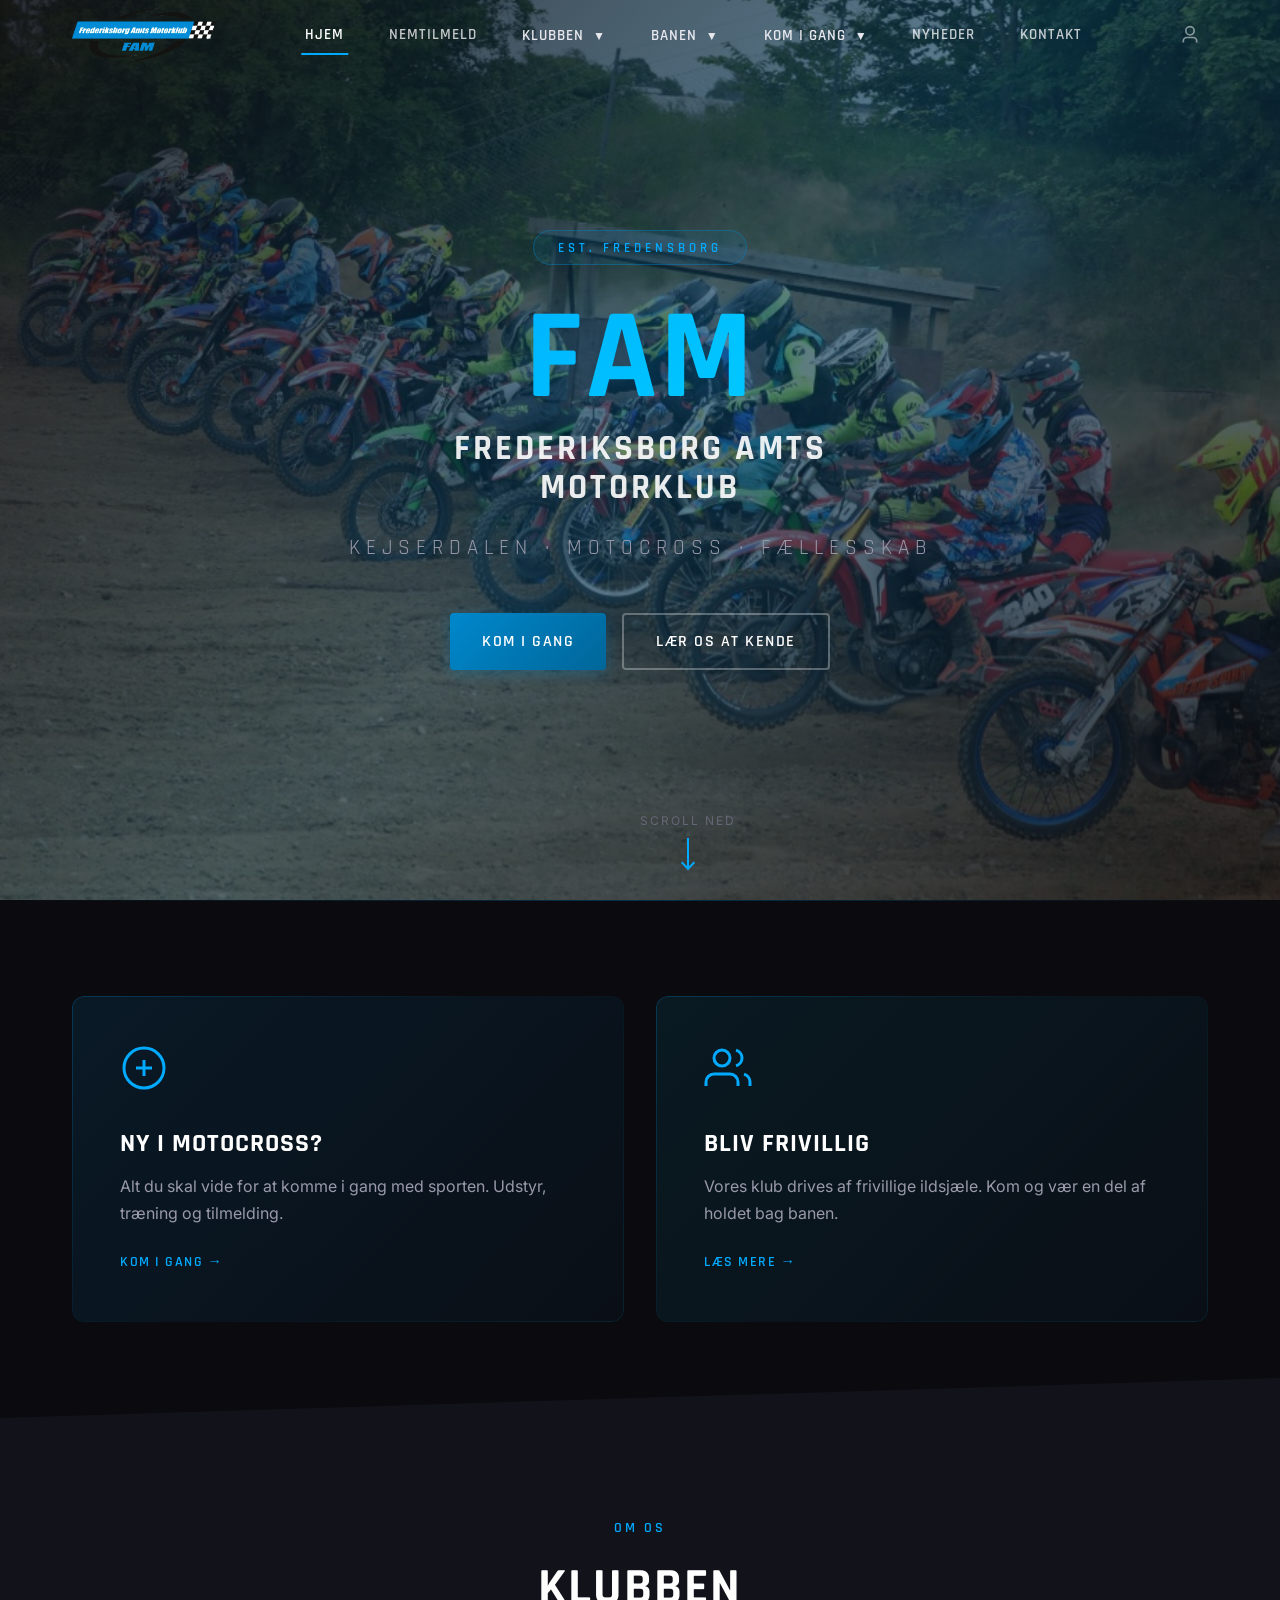
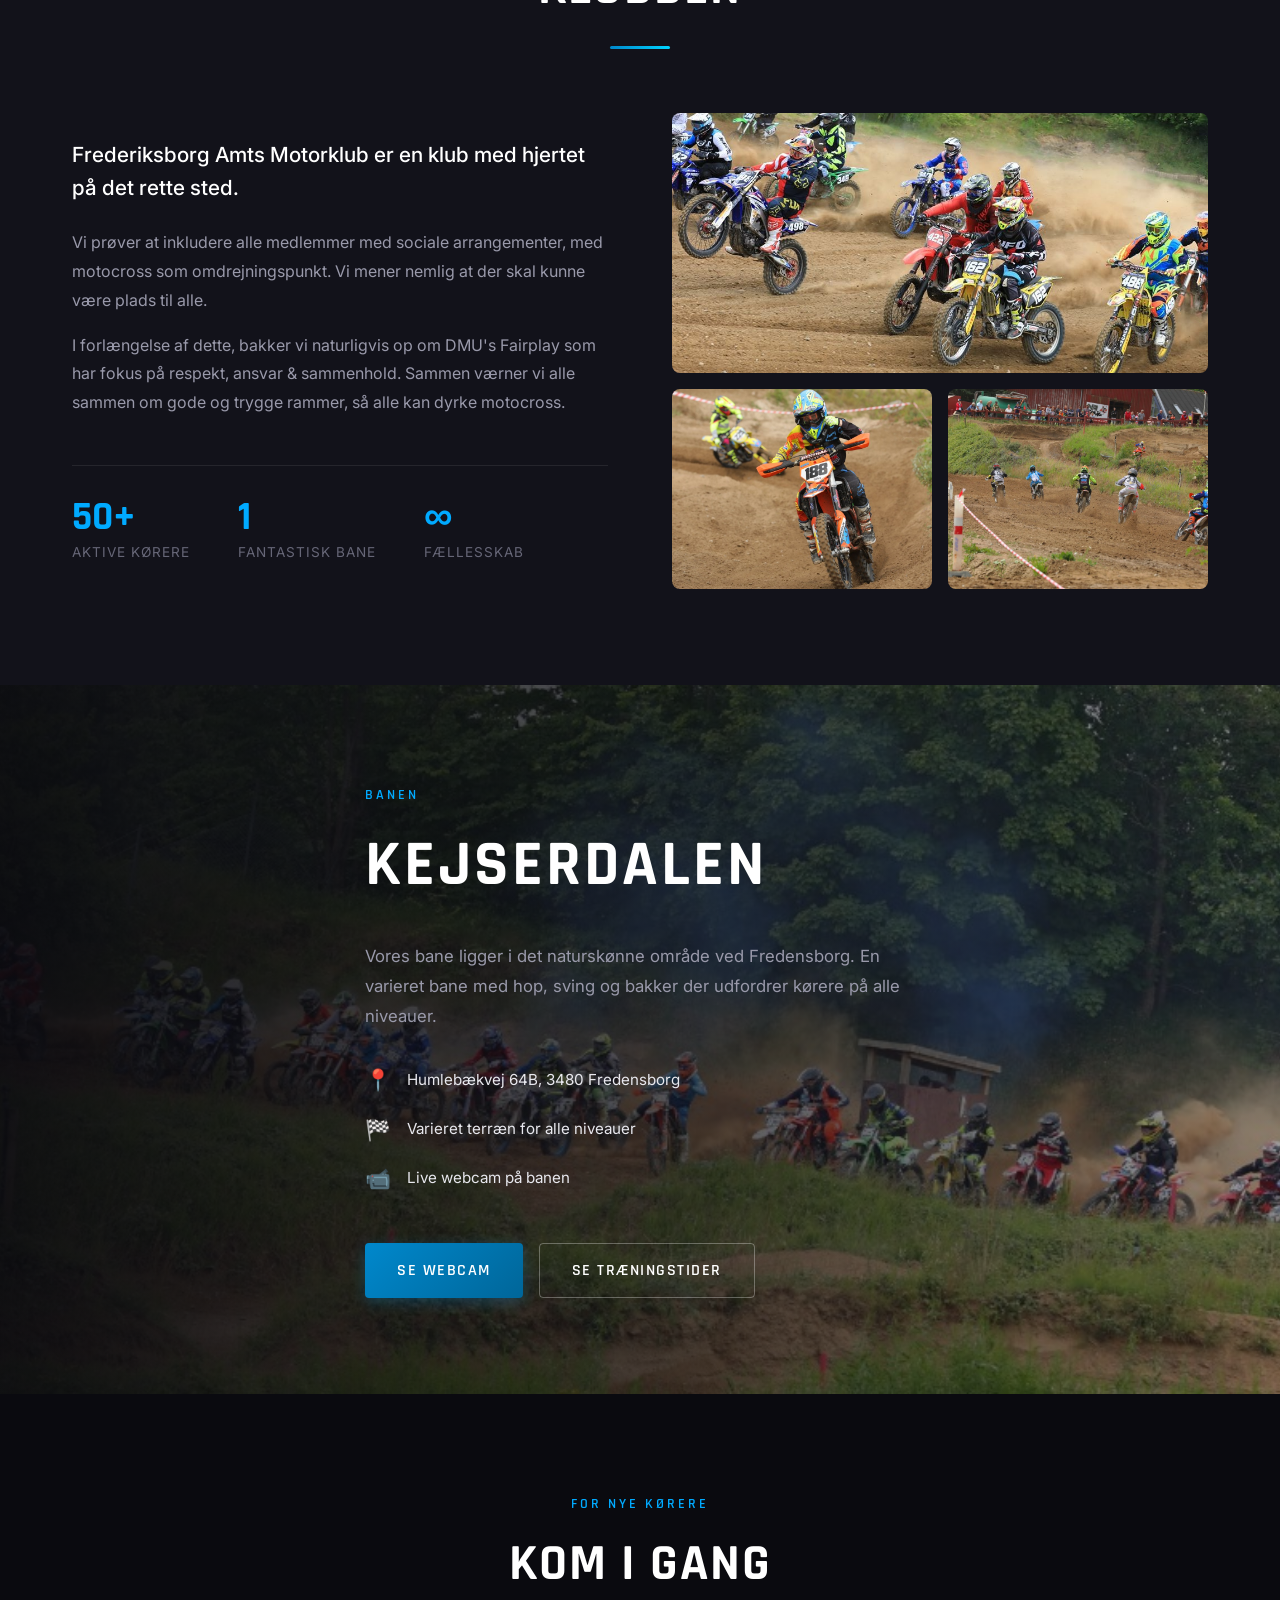
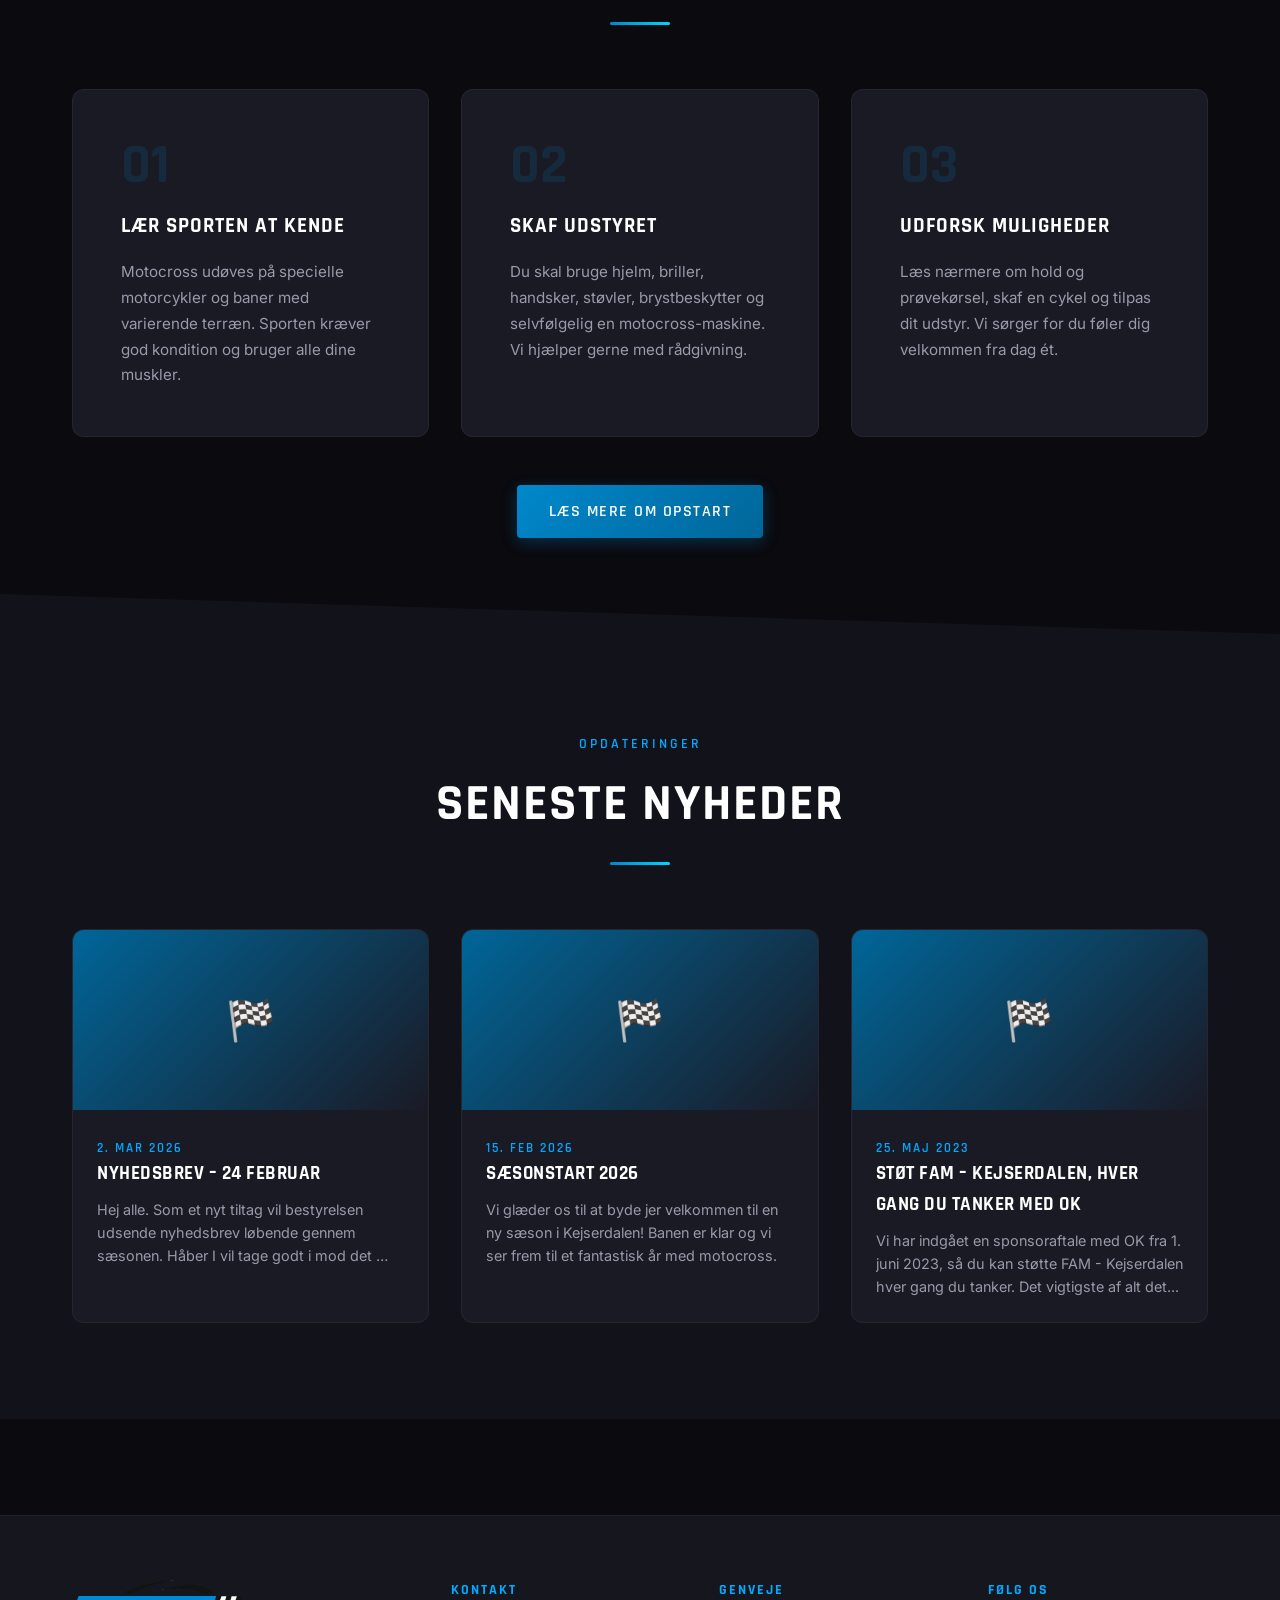
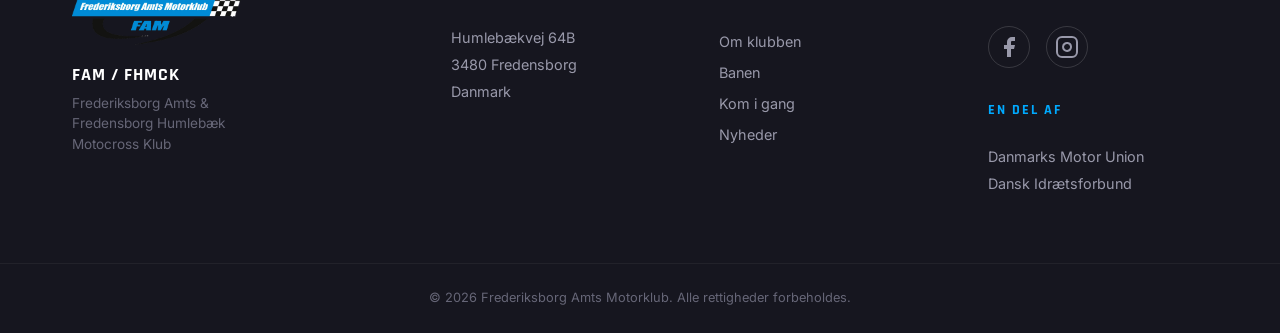
==== index.html @ 630fdf28 "Initial commit of Kejserdalen website" ====
<!DOCTYPE html>
<html lang="da">
<head>
    <meta charset="UTF-8">
    <meta name="viewport" content="width=device-width, initial-scale=1.0">
    <meta name="description" content="Frederiksborg Amts Motorklub (FAM) – Motocross klub i Fredensborg. Kejserdalen banen. Bliv medlem, kør motocross, og vær en del af fællesskabet.">
    <title>FAM Kejserdalen – Frederiksborg Amts Motorklub</title>
    
    <!-- Google Fonts -->
    <link rel="preconnect" href="https://fonts.googleapis.com">
    <link rel="preconnect" href="https://fonts.gstatic.com" crossorigin>
    <link href="https://fonts.googleapis.com/css2?family=Rajdhani:wght@400;500;600;700&family=Inter:wght@300;400;500;600&display=swap" rel="stylesheet">
    
    <!-- Stylesheets -->
    <link rel="stylesheet" href="css/style.css">
</head>
<body>

    <!-- ======= NAVBAR ======= -->
    <header class="navbar" id="navbar">
        <div class="navbar__container">
            <a href="#hjem" class="navbar__logo">
                <img src="assets/images/logo.png" alt="FAM Logo" class="navbar__logo-img">
            </a>
            
            <nav class="navbar__nav" id="navMenu">
                <a href="#hjem" class="navbar__link active">Hjem</a>
                <a href="https://kejserdalen.nemtilmeld.dk/?fbclid=IwY2xjawFP-apleHRuA2FlbQIxMAABHRqCk-J15rfGJ6o_tkZ6F2Ca1nFHQtTq5d6O7MbKapPP2cWGJdafz0RNQw_aem_7qx7fho8AO3H0dyfP2xFcg" class="navbar__link" target="_blank" rel="noopener">NemTilmeld</a>
                <div class="navbar__dropdown">
                    <button class="navbar__link dropdown__toggle">Klubben <span class="dropdown__icon" style="font-size:0.8em; margin-left:4px;">▼</span></button>
                    <div class="dropdown__menu">
                        <a href="klubben/kalender.html" class="dropdown__link">Aktivitetskalender</a>
                        <a href="klubben/bestyrelse.html" class="dropdown__link">Bestyrelse</a>
                        <a href="klubben/referater.html" class="dropdown__link">Referater</a>
                        <a href="klubben/vedtaegter.html" class="dropdown__link">Vedtægter</a>
                    </div>
                </div>
                <!-- Banen Dropdown -->
                <div class="navbar__dropdown">
                    <button class="navbar__link dropdown__toggle">Banen <span class="dropdown__icon" style="font-size:0.8em; margin-left:4px;">▼</span></button>
                    <div class="dropdown__menu">
                        <a href="#banen" class="dropdown__link">Om banen</a>
                        <a href="banen/traeningstider.html" class="dropdown__link">Træningstider</a>
                        <a href="banen/webcam.html" class="dropdown__link">Webcam</a>
                    </div>
                </div>
                <!-- Kom i gang Dropdown -->
                <div class="navbar__dropdown">
                    <button class="navbar__link dropdown__toggle">Kom i gang <span class="dropdown__icon" style="font-size:0.8em; margin-left:4px;">▼</span></button>
                    <div class="dropdown__menu">
                        <a href="banen/kom-i-gang.html" class="dropdown__link">Motocross</a>
                        <a href="banen/bliv-frivillig.html" class="dropdown__link">Bliv frivillig</a>
                    </div>
                </div>

                <a href="#nyheder" class="navbar__link">Nyheder</a>
                <a href="banen/kontakt.html" class="navbar__link">Kontakt</a>
            </nav>

            <div class="navbar__actions">
                <a href="admin/index.html" class="navbar__admin-btn" title="Admin Dashboard">
                    <svg width="20" height="20" viewBox="0 0 24 24" fill="none" stroke="currentColor" stroke-width="2">
                        <path d="M12 12c2.7 0 5-2.3 5-5s-2.3-5-5-5-5 2.3-5 5 2.3 5 5 5z"/>
                        <path d="M20 21v-2c0-2.2-1.8-4-4-4H8c-2.2 0-4 1.8-4 4v2"/>
                    </svg>
                </a>
                <button class="navbar__hamburger" id="hamburgerBtn" aria-label="Åbn menu">
                    <span></span>
                    <span></span>
                    <span></span>
                </button>
            </div>
        </div>
    </header>

    <!-- ======= HERO SECTION ======= -->
    <section class="hero" id="hjem">
        <div class="hero__bg">
            <img src="assets/images/hero-race.jpg" alt="Motocross race" class="hero__bg-img">
            <div class="hero__overlay"></div>
        </div>
        
        <!-- Checkered flag decoration -->
        <div class="hero__checkered"></div>
        
        <div class="hero__content">
            <div class="hero__badge">EST. FREDENSBORG</div>
            <h1 class="hero__title">
                <span class="hero__title-line hero__title-line--accent">FAM</span>
                <span class="hero__title-line">Frederiksborg Amts</span>
                <span class="hero__title-line">Motorklub</span>
            </h1>
            <p class="hero__subtitle">Kejserdalen · Motocross · Fællesskab</p>
            <div class="hero__cta">
                <a href="banen/kom-i-gang.html" class="btn btn--primary">Kom i gang</a>
                <a href="#klubben" class="btn btn--outline">Lær os at kende</a>
            </div>
        </div>
        
        <div class="hero__scroll-indicator">
            <span>Scroll ned</span>
            <div class="hero__scroll-arrow"></div>
        </div>
    </section>

    <!-- ======= QUICK ACTIONS ======= -->
    <section class="quick-actions" id="quick-actions">
        <div class="container">
            <div class="quick-actions__grid">
                <a href="#kom-i-gang" class="action-card action-card--primary reveal">
                    <div class="action-card__icon">
                        <svg width="48" height="48" viewBox="0 0 24 24" fill="none" stroke="currentColor" stroke-width="1.5">
                            <circle cx="12" cy="12" r="10"/>
                            <path d="M12 8v8M8 12h8"/>
                        </svg>
                    </div>
                    <h2 class="action-card__title">Ny i Motocross?</h2>
                    <p class="action-card__text">Alt du skal vide for at komme i gang med sporten. Udstyr, træning og tilmelding.</p>
                    <span class="action-card__cta">Kom i gang <span class="arrow">→</span></span>
                </a>
                
                <a href="#kontakt" class="action-card action-card--secondary reveal">
                    <div class="action-card__icon">
                        <svg width="48" height="48" viewBox="0 0 24 24" fill="none" stroke="currentColor" stroke-width="1.5">
                            <path d="M17 21v-2a4 4 0 0 0-4-4H5a4 4 0 0 0-4 4v2"/>
                            <circle cx="9" cy="7" r="4"/>
                            <path d="M23 21v-2a4 4 0 0 0-3-3.87"/>
                            <path d="M16 3.13a4 4 0 0 1 0 7.75"/>
                        </svg>
                    </div>
                    <h2 class="action-card__title">Bliv Frivillig</h2>
                    <p class="action-card__text">Vores klub drives af frivillige ildsjæle. Kom og vær en del af holdet bag banen.</p>
                    <span class="action-card__cta">Læs mere <span class="arrow">→</span></span>
                </a>
            </div>
        </div>
    </section>

    <!-- ======= OM KLUBBEN ======= -->
    <section class="about" id="klubben">
        <div class="container">
            <div class="section-header reveal">
                <span class="section-header__tag">Om os</span>
                <h2 class="section-header__title">Klubben</h2>
                <div class="section-header__line"></div>
            </div>
            
            <div class="about__grid">
                <div class="about__content reveal">
                    <p class="about__lead">Frederiksborg Amts Motorklub er en klub med hjertet på det rette sted.</p>
                    <p>Vi prøver at inkludere alle medlemmer med sociale arrangementer, med motocross som omdrejningspunkt. Vi mener nemlig at der skal kunne være plads til alle.</p>
                    <p>I forlængelse af dette, bakker vi naturligvis op om DMU's Fairplay som har fokus på respekt, ansvar & sammenhold. Sammen værner vi alle sammen om gode og trygge rammer, så alle kan dyrke motocross.</p>
                    <div class="about__stats">
                        <div class="about__stat">
                            <span class="about__stat-number">50+</span>
                            <span class="about__stat-label">Aktive kørere</span>
                        </div>
                        <div class="about__stat">
                            <span class="about__stat-number">1</span>
                            <span class="about__stat-label">Fantastisk bane</span>
                        </div>
                        <div class="about__stat">
                            <span class="about__stat-number">∞</span>
                            <span class="about__stat-label">Fællesskab</span>
                        </div>
                    </div>
                </div>
                <div class="about__gallery reveal">
                    <div class="about__gallery-grid">
                        <img src="assets/images/race-pack.jpg" alt="Motocross race" class="about__gallery-img about__gallery-img--large">
                        <img src="assets/images/rider-188.jpg" alt="Motocross kører" class="about__gallery-img">
                        <img src="assets/images/race-track.jpg" alt="Kejserdalen banen" class="about__gallery-img">
                    </div>
                </div>
            </div>
        </div>
    </section>

    <!-- ======= BANEN ======= -->
    <section class="track" id="banen">
        <div class="track__bg">
            <img src="assets/images/race-start.jpg" alt="Kejserdalen banen" class="track__bg-img">
            <div class="track__overlay"></div>
        </div>
        <div class="container">
            <div class="track__content reveal">
                <span class="section-header__tag">Banen</span>
                <h2 class="track__title">Kejserdalen</h2>
                <p class="track__text">Vores bane ligger i det naturskønne område ved Fredensborg. En varieret bane med hop, sving og bakker der udfordrer kørere på alle niveauer.</p>
                <div class="track__details">
                    <div class="track__detail">
                        <span class="track__detail-icon">📍</span>
                        <span>Humlebækvej 64B, 3480 Fredensborg</span>
                    </div>
                    <div class="track__detail">
                        <span class="track__detail-icon">🏁</span>
                        <span>Varieret terræn for alle niveauer</span>
                    </div>
                    <div class="track__detail">
                        <span class="track__detail-icon">📹</span>
                        <span>Live webcam på banen</span>
                    </div>
                </div>
                <div style="display: flex; gap: var(--space-md); flex-wrap: wrap;">
                    <a href="banen/webcam.html" class="btn btn--primary">Se webcam</a>
                    <a href="banen/traeningstider.html" class="btn btn--outline" style="border-width: 1px;">Se Træningstider</a>
                </div>
            </div>
        </div>
    </section>

    <!-- ======= KOM I GANG ======= -->
    <section class="get-started" id="kom-i-gang">
        <div class="container">
            <div class="section-header reveal">
                <span class="section-header__tag">For nye kørere</span>
                <h2 class="section-header__title">Kom i Gang</h2>
                <div class="section-header__line"></div>
            </div>
            
            <div class="get-started__grid">
                <div class="step-card reveal">
                    <div class="step-card__number">01</div>
                    <h3 class="step-card__title">Lær sporten at kende</h3>
                    <p class="step-card__text">Motocross udøves på specielle motorcykler og baner med varierende terræn. Sporten kræver god kondition og bruger alle dine muskler.</p>
                </div>
                <div class="step-card reveal">
                    <div class="step-card__number">02</div>
                    <h3 class="step-card__title">Skaf udstyret</h3>
                    <p class="step-card__text">Du skal bruge hjelm, briller, handsker, støvler, brystbeskytter og selvfølgelig en motocross-maskine. Vi hjælper gerne med rådgivning.</p>
                </div>
                <div class="step-card reveal">
                    <div class="step-card__number">03</div>
                    <h3 class="step-card__title">Udforsk muligheder</h3>
                    <p class="step-card__text">Læs nærmere om hold og prøvekørsel, skaf en cykel og tilpas dit udstyr. Vi sørger for du føler dig velkommen fra dag ét.</p>
                </div>
            </div>
            
            <div class="reveal" style="text-align: center; margin-top: var(--space-2xl);">
                <a href="banen/kom-i-gang.html" class="btn btn--primary">Læs mere om opstart</a>
            </div>
        </div>
    </section>

    <!-- ======= NYHEDER ======= -->
    <section class="news" id="nyheder">
        <div class="container">
            <div class="section-header reveal">
                <span class="section-header__tag">Opdateringer</span>
                <h2 class="section-header__title">Seneste Nyheder</h2>
                <div class="section-header__line"></div>
            </div>
            
            <div class="news__grid" id="newsGrid">
                <!-- News cards dynamically inserted by JS -->
            </div>
            
            <div class="news__empty" id="newsEmpty" style="display: none;">
                <p>Ingen nyheder at vise endnu.</p>
            </div>
        </div>
    </section>

    <!-- ======= FOOTER ======= -->
    <footer class="footer" id="kontakt">
        <div class="footer__top">
            <div class="container">
                <div class="footer__grid">
                    <div class="footer__brand">
                        <img src="assets/images/logo.png" alt="FAM Logo" class="footer__logo">
                        <p class="footer__brand-name">FAM / FHMCK</p>
                        <p class="footer__brand-sub">Frederiksborg Amts &<br>Fredensborg Humlebæk<br>Motocross Klub</p>
                    </div>
                    
                    <div class="footer__info">
                        <h3 class="footer__heading">Kontakt</h3>
                        <p>Humlebækvej 64B</p>
                        <p>3480 Fredensborg</p>
                        <p>Danmark</p>
                    </div>
                    
                    <div class="footer__links">
                        <h3 class="footer__heading">Genveje</h3>
                        <a href="#klubben">Om klubben</a>
                        <a href="#banen">Banen</a>
                        <a href="banen/kom-i-gang.html">Kom i gang</a>
                        <a href="#nyheder">Nyheder</a>
                    </div>
                    
                    <div class="footer__social">
                        <h3 class="footer__heading">Følg os</h3>
                        <div class="footer__social-links">
                            <a href="https://facebook.com" target="_blank" rel="noopener" class="footer__social-link" aria-label="Facebook">
                                <svg width="24" height="24" viewBox="0 0 24 24" fill="currentColor">
                                    <path d="M18 2h-3a5 5 0 0 0-5 5v3H7v4h3v8h4v-8h3l1-4h-4V7a1 1 0 0 1 1-1h3z"/>
                                </svg>
                            </a>
                            <a href="https://instagram.com" target="_blank" rel="noopener" class="footer__social-link" aria-label="Instagram">
                                <svg width="24" height="24" viewBox="0 0 24 24" fill="none" stroke="currentColor" stroke-width="2">
                                    <rect x="2" y="2" width="20" height="20" rx="5" ry="5"/>
                                    <path d="M16 11.37A4 4 0 1 1 12.63 8 4 4 0 0 1 16 11.37z"/>
                                    <line x1="17.5" y1="6.5" x2="17.51" y2="6.5"/>
                                </svg>
                            </a>
                        </div>
                        <div class="footer__partners">
                            <h3 class="footer__heading">En del af</h3>
                            <p>Danmarks Motor Union</p>
                            <p>Dansk Idrætsforbund</p>
                        </div>
                    </div>
                </div>
            </div>
        </div>
        <div class="footer__bottom">
            <div class="container">
                <p>&copy; 2026 Frederiksborg Amts Motorklub. Alle rettigheder forbeholdes.</p>
            </div>
        </div>
    </footer>

    <!-- ======= NEWS DETAIL MODAL ======= -->
    <div class="modal" id="newsModal">
        <div class="modal__backdrop" id="newsModalBackdrop"></div>
        <div class="modal__content modal__content--wide">
            <button class="modal__close" id="newsModalClose">&times;</button>
            <div id="newsModalBody">
                <span class="news-card__date" id="newsModalDate"></span>
                <h2 class="modal__title" id="newsModalTitle"></h2>
                <img id="newsModalImage" class="news-modal__image" alt="" style="display:none;">
                <div class="news-modal__text" id="newsModalText"></div>
            </div>
        </div>
    </div>


    <!-- Scripts -->
    <script src="js/main.js"></script>
    <script>
        // Green admin icon when logged in
        if (sessionStorage.getItem('fam_admin') === 'true') {
            var adminBtn = document.querySelector('.navbar__admin-btn');
            if (adminBtn) adminBtn.classList.add('logged-in');
        }
    </script>
</body>
</html>
---- css/style.css ----
/* ============================================
   FAM Kejserdalen – Design System & Styles
   ============================================ */

/* ---------- CSS RESET & VARIABLES ---------- */
:root {
    /* Colors */
    --color-bg: #0A0A0F;
    --color-bg-elevated: #12121A;
    --color-bg-card: #1A1A25;
    --color-bg-card-hover: #22222F;
    --color-surface: #16161F;

    --color-primary: #0088CC;
    --color-primary-light: #00AAFF;
    --color-primary-dark: #006699;
    --color-primary-glow: rgba(0, 136, 204, 0.3);

    --color-accent: #00D4FF;
    --color-accent-glow: rgba(0, 212, 255, 0.15);

    --color-text: #E8E8EE;
    --color-text-secondary: #9999AA;
    --color-text-muted: #666677;

    --color-white: #FFFFFF;
    --color-black: #000000;

    --color-success: #22C55E;
    --color-error: #EF4444;
    --color-warning: #F59E0B;

    /* Typography */
    --font-heading: 'Rajdhani', sans-serif;
    --font-body: 'Inter', sans-serif;

    /* Spacing */
    --space-xs: 0.25rem;
    --space-sm: 0.5rem;
    --space-md: 1rem;
    --space-lg: 1.5rem;
    --space-xl: 2rem;
    --space-2xl: 3rem;
    --space-3xl: 4rem;
    --space-4xl: 6rem;

    /* Border Radius */
    --radius-sm: 4px;
    --radius-md: 8px;
    --radius-lg: 12px;
    --radius-xl: 16px;
    --radius-full: 9999px;

    /* Shadows */
    --shadow-sm: 0 2px 8px rgba(0, 0, 0, 0.3);
    --shadow-md: 0 4px 16px rgba(0, 0, 0, 0.4);
    --shadow-lg: 0 8px 32px rgba(0, 0, 0, 0.5);
    --shadow-glow: 0 0 20px var(--color-primary-glow);

    /* Transitions */
    --transition-fast: 150ms ease;
    --transition-base: 300ms ease;
    --transition-slow: 500ms ease;

    /* Layout */
    --container-max: 1200px;
    --navbar-height: 70px;
}

/* ---------- RESET ---------- */
*,
*::before,
*::after {
    margin: 0;
    padding: 0;
    box-sizing: border-box;
}

html {
    scroll-behavior: smooth;
    scroll-padding-top: var(--navbar-height);
}

body {
    font-family: var(--font-body);
    font-size: 16px;
    line-height: 1.6;
    color: var(--color-text);
    background-color: var(--color-bg);
    overflow-x: hidden;
    -webkit-font-smoothing: antialiased;
}

a {
    color: inherit;
    text-decoration: none;
}

img {
    max-width: 100%;
    height: auto;
    display: block;
}

button {
    cursor: pointer;
    border: none;
    background: none;
    font-family: inherit;
    color: inherit;
}

input, textarea {
    font-family: inherit;
    font-size: inherit;
}

/* ---------- UTILITY ---------- */
.container {
    max-width: var(--container-max);
    margin: 0 auto;
    padding: 0 var(--space-xl);
}

/* ---------- SECTION HEADER ---------- */
.section-header {
    text-align: center;
    margin-bottom: var(--space-3xl);
}

.section-header__tag {
    display: inline-block;
    font-family: var(--font-heading);
    font-size: 0.85rem;
    font-weight: 600;
    text-transform: uppercase;
    letter-spacing: 3px;
    color: var(--color-primary-light);
    margin-bottom: var(--space-sm);
}

.section-header__title {
    font-family: var(--font-heading);
    font-size: clamp(2rem, 5vw, 3.2rem);
    font-weight: 700;
    color: var(--color-white);
    text-transform: uppercase;
    letter-spacing: 2px;
}

.section-header__line {
    width: 60px;
    height: 3px;
    background: linear-gradient(90deg, var(--color-primary), var(--color-accent));
    margin: var(--space-md) auto 0;
    border-radius: var(--radius-full);
}

/* ---------- BUTTONS ---------- */
.btn {
    display: inline-flex;
    align-items: center;
    justify-content: center;
    gap: var(--space-sm);
    font-family: var(--font-heading);
    font-size: 1rem;
    font-weight: 600;
    text-transform: uppercase;
    letter-spacing: 1.5px;
    padding: 0.85rem 2rem;
    border-radius: var(--radius-sm);
    transition: all var(--transition-base);
    position: relative;
    overflow: hidden;
}

.btn--primary {
    background: linear-gradient(135deg, var(--color-primary), var(--color-primary-dark));
    color: var(--color-white);
    box-shadow: 0 4px 15px var(--color-primary-glow);
}

.btn--primary:hover {
    background: linear-gradient(135deg, var(--color-primary-light), var(--color-primary));
    box-shadow: 0 6px 25px var(--color-primary-glow);
    transform: translateY(-2px);
}

.btn--outline {
    border: 2px solid rgba(255, 255, 255, 0.3);
    color: var(--color-white);
    background: transparent;
}

.btn--outline:hover {
    border-color: var(--color-primary-light);
    color: var(--color-primary-light);
    background: rgba(0, 136, 204, 0.1);
}

.btn--full {
    width: 100%;
}

.btn--small {
    padding: 0.5rem 1rem;
    font-size: 0.85rem;
}

/* ==========================================
   NAVBAR
   ========================================== */
.navbar {
    position: fixed;
    top: 0;
    left: 0;
    right: 0;
    height: var(--navbar-height);
    z-index: 1000;
    transition: all var(--transition-base);
    background: transparent;
}

.navbar--scrolled,
.navbar--solid {
    background: rgba(10, 10, 15, 0.95);
    backdrop-filter: blur(20px);
    -webkit-backdrop-filter: blur(20px);
    box-shadow: 0 2px 20px rgba(0, 0, 0, 0.5);
    border-bottom: 1px solid rgba(0, 136, 204, 0.15);
}

.navbar__container {
    max-width: var(--container-max);
    margin: 0 auto;
    padding: 0 var(--space-xl);
    height: 100%;
    display: flex;
    align-items: center;
    justify-content: space-between;
}

.navbar__logo-img {
    height: 55px;
    width: auto;
    transition: filter var(--transition-base);
}

.navbar__nav {
    display: flex;
    align-items: center;
    gap: var(--space-md);
}

.navbar__link {
    font-family: var(--font-heading);
    font-size: 0.95rem;
    font-weight: 600;
    text-transform: uppercase;
    letter-spacing: 1px;
    padding: 0.5rem 0.9rem;
    border-radius: var(--radius-sm);
    transition: all var(--transition-fast);
    color: rgba(255, 255, 255, 0.75);
    position: relative;
}

.navbar__link::after {
    content: '';
    position: absolute;
    bottom: 0;
    left: 50%;
    width: 0;
    height: 2px;
    background: var(--color-primary-light);
    transition: all var(--transition-base);
    transform: translateX(-50%);
}

.navbar__link:hover,
.navbar__link.active {
    color: var(--color-white);
}

.navbar__link:hover::after,
.navbar__link.active::after {
    width: 70%;
}

/* Keep dropdown toggle underline active when hovering the entire dropdown area */
.navbar__dropdown:hover .dropdown__toggle::after,
.navbar__dropdown:focus-within .dropdown__toggle::after,
.dropdown__toggle:hover::after,
.dropdown__toggle.active::after {
    width: 70%;
}

/* Reset button styling for dropdown toggles so they behave like links */
button.navbar__link.dropdown__toggle {
    background: transparent;
    border: none;
    cursor: pointer;
    color: inherit;
    /* padding and font inherited from .navbar__link */
}

/* DROPDOWN MENU */
.navbar__dropdown {
    position: relative;
    display: inline-block;
}

.dropdown__menu {
    position: absolute;
    top: 100%;
    left: 0;
    min-width: 200px;
    background: rgba(10, 10, 15, 0.95);
    backdrop-filter: blur(20px);
    -webkit-backdrop-filter: blur(20px);
    border: 1px solid rgba(0, 136, 204, 0.15);
    border-radius: var(--radius-sm);
    padding: var(--space-sm) 0;
    margin-top: var(--space-xs);
    opacity: 0;
    visibility: hidden;
    transform: translateY(10px);
    transition: all var(--transition-base);
    box-shadow: 0 10px 30px rgba(0, 0, 0, 0.5);
    z-index: 1000;
}

.navbar__dropdown:hover .dropdown__menu,
.navbar__dropdown:focus-within .dropdown__menu {
    opacity: 1;
    visibility: visible;
    transform: translateY(0);
}

.dropdown__link {
    display: block;
    padding: var(--space-sm) var(--space-md);
    color: rgba(255, 255, 255, 0.8);
    font-family: var(--font-heading);
    font-size: 0.95rem;
    font-weight: 500;
    text-transform: uppercase;
    letter-spacing: 0.5px;
    transition: all var(--transition-fast);
}

.dropdown__link:hover,
.dropdown__link.active {
    color: var(--color-white);
    background: rgba(0, 136, 204, 0.15);
    padding-left: calc(var(--space-md) + 5px);
}

.navbar__actions {
    display: flex;
    align-items: center;
    gap: var(--space-md);
}

.navbar__admin-btn {
    padding: var(--space-sm);
    border-radius: var(--radius-full);
    color: rgba(255, 255, 255, 0.5);
    transition: all var(--transition-fast);
    text-decoration: none;
    display: flex;
    align-items: center;
}

.navbar__admin-btn:hover {
    color: var(--color-primary-light);
    background: rgba(0, 136, 204, 0.15);
}

.navbar__admin-btn.logged-in {
    color: var(--color-success);
    background: rgba(34, 197, 94, 0.15);
}

.navbar__hamburger {
    display: none;
    flex-direction: column;
    justify-content: center;
    gap: 5px;
    width: 32px;
    height: 32px;
    padding: 4px;
}

.navbar__hamburger span {
    display: block;
    width: 100%;
    height: 2px;
    background: var(--color-white);
    border-radius: 2px;
    transition: all var(--transition-base);
    transform-origin: center;
}

.navbar__hamburger.active span:nth-child(1) {
    transform: rotate(45deg) translate(5px, 5px);
}

.navbar__hamburger.active span:nth-child(2) {
    opacity: 0;
}

.navbar__hamburger.active span:nth-child(3) {
    transform: rotate(-45deg) translate(5px, -5px);
}

/* ==========================================
   HERO
   ========================================== */
.hero {
    position: relative;
    height: 100vh;
    min-height: 600px;
    display: flex;
    align-items: center;
    justify-content: center;
    overflow: hidden;
}

.hero__bg {
    position: absolute;
    inset: 0;
    z-index: 0;
}

.hero__bg-img {
    width: 100%;
    height: 100%;
    object-fit: cover;
    object-position: center 30%;
    transform: scale(1.05);
    animation: heroZoom 20s ease-in-out infinite alternate;
}

@keyframes heroZoom {
    0% { transform: scale(1.05); }
    100% { transform: scale(1.15); }
}

.hero__overlay {
    position: absolute;
    inset: 0;
    background: linear-gradient(
        135deg,
        rgba(10, 10, 15, 0.85) 0%,
        rgba(0, 50, 80, 0.6) 50%,
        rgba(10, 10, 15, 0.8) 100%
    );
}

.hero__checkered {
    position: absolute;
    top: 0;
    right: 0;
    width: 200px;
    height: 100%;
    background: repeating-conic-gradient(
        rgba(255, 255, 255, 0.03) 0% 25%,
        transparent 0% 50%
    ) 0 0 / 40px 40px;
    mask-image: linear-gradient(to left, rgba(0,0,0,0.5) 0%, transparent 100%);
    -webkit-mask-image: linear-gradient(to left, rgba(0,0,0,0.5) 0%, transparent 100%);
    z-index: 1;
}

.hero__content {
    position: relative;
    z-index: 2;
    text-align: center;
    padding: 0 var(--space-xl);
}

.hero__badge {
    display: inline-block;
    font-family: var(--font-heading);
    font-size: 0.8rem;
    font-weight: 600;
    letter-spacing: 4px;
    text-transform: uppercase;
    color: var(--color-primary-light);
    border: 1px solid rgba(0, 136, 204, 0.4);
    padding: 0.4rem 1.5rem;
    border-radius: var(--radius-full);
    margin-bottom: var(--space-lg);
    background: rgba(0, 136, 204, 0.1);
    animation: fadeInDown 0.8s ease 0.2s both;
}

.hero__title {
    margin-bottom: var(--space-lg);
    animation: fadeInUp 0.8s ease 0.4s both;
}

.hero__title-line {
    display: block;
    font-family: var(--font-heading);
    font-weight: 700;
    text-transform: uppercase;
    line-height: 1.1;
    letter-spacing: 3px;
    color: var(--color-white);
}

.hero__title-line--accent {
    font-size: clamp(4rem, 12vw, 8rem);
    background: linear-gradient(135deg, var(--color-primary-light), var(--color-accent));
    -webkit-background-clip: text;
    -webkit-text-fill-color: transparent;
    background-clip: text;
    filter: drop-shadow(0 0 30px var(--color-primary-glow));
}

.hero__title-line:not(.hero__title-line--accent) {
    font-size: clamp(1.2rem, 3.5vw, 2.2rem);
    color: rgba(255, 255, 255, 0.9);
}

.hero__subtitle {
    font-family: var(--font-heading);
    font-size: clamp(1rem, 2vw, 1.3rem);
    font-weight: 400;
    letter-spacing: 6px;
    text-transform: uppercase;
    color: var(--color-text-secondary);
    margin-bottom: var(--space-2xl);
    animation: fadeInUp 0.8s ease 0.6s both;
}

.hero__cta {
    display: flex;
    gap: var(--space-md);
    justify-content: center;
    flex-wrap: wrap;
    animation: fadeInUp 0.8s ease 0.8s both;
}

.hero__scroll-indicator {
    position: absolute;
    bottom: 2rem;
    left: 50%;
    transform: translateX(-50%);
    display: flex;
    flex-direction: column;
    align-items: center;
    gap: var(--space-sm);
    color: var(--color-text-muted);
    font-size: 0.75rem;
    letter-spacing: 2px;
    text-transform: uppercase;
    z-index: 2;
    animation: fadeInUp 0.8s ease 1s both;
}

.hero__scroll-arrow {
    width: 2px;
    height: 30px;
    background: var(--color-primary-light);
    position: relative;
    animation: bounceDown 2s ease-in-out infinite;
}

.hero__scroll-arrow::after {
    content: '';
    position: absolute;
    bottom: 0;
    left: 50%;
    transform: translateX(-50%);
    width: 10px;
    height: 10px;
    border-right: 2px solid var(--color-primary-light);
    border-bottom: 2px solid var(--color-primary-light);
    transform: translateX(-50%) rotate(45deg);
}

@keyframes bounceDown {
    0%, 100% { transform: translateY(0); opacity: 1; }
    50% { transform: translateY(10px); opacity: 0.5; }
}

@keyframes fadeInUp {
    from { opacity: 0; transform: translateY(30px); }
    to { opacity: 1; transform: translateY(0); }
}

@keyframes fadeInDown {
    from { opacity: 0; transform: translateY(-20px); }
    to { opacity: 1; transform: translateY(0); }
}

/* ==========================================
   QUICK ACTIONS
   ========================================== */
.quick-actions {
    padding: var(--space-4xl) 0;
    background: var(--color-bg);
    position: relative;
}

.quick-actions::before {
    content: '';
    position: absolute;
    top: 0;
    left: 0;
    right: 0;
    height: 1px;
    background: linear-gradient(90deg, transparent, var(--color-primary-glow), transparent);
}

.quick-actions__grid {
    display: grid;
    grid-template-columns: repeat(2, 1fr);
    gap: var(--space-xl);
}

.action-card {
    display: flex;
    flex-direction: column;
    padding: var(--space-2xl);
    border-radius: var(--radius-lg);
    transition: all var(--transition-base);
    position: relative;
    overflow: hidden;
    text-decoration: none;
}

.action-card::before {
    content: '';
    position: absolute;
    inset: 0;
    border-radius: var(--radius-lg);
    padding: 1px;
    background: linear-gradient(135deg, rgba(0, 136, 204, 0.3), transparent, rgba(0, 212, 255, 0.1));
    -webkit-mask: linear-gradient(#fff 0 0) content-box, linear-gradient(#fff 0 0);
    mask: linear-gradient(#fff 0 0) content-box, linear-gradient(#fff 0 0);
    -webkit-mask-composite: xor;
    mask-composite: exclude;
}

.action-card--primary {
    background: linear-gradient(135deg, rgba(0, 136, 204, 0.12), rgba(0, 136, 204, 0.04));
}

.action-card--secondary {
    background: linear-gradient(135deg, rgba(0, 212, 255, 0.08), rgba(0, 136, 204, 0.04));
}

.action-card:hover {
    transform: translateY(-5px);
    box-shadow: var(--shadow-glow);
}

.action-card__icon {
    margin-bottom: var(--space-lg);
    color: var(--color-primary-light);
}

.action-card__title {
    font-family: var(--font-heading);
    font-size: 1.6rem;
    font-weight: 700;
    text-transform: uppercase;
    letter-spacing: 1px;
    color: var(--color-white);
    margin-bottom: var(--space-sm);
}

.action-card__text {
    color: var(--color-text-secondary);
    margin-bottom: var(--space-lg);
    line-height: 1.7;
}

.action-card__cta {
    font-family: var(--font-heading);
    font-weight: 600;
    text-transform: uppercase;
    letter-spacing: 1.5px;
    color: var(--color-primary-light);
    font-size: 0.9rem;
    margin-top: auto;
}

.action-card__cta .arrow {
    display: inline-block;
    transition: transform var(--transition-base);
}

.action-card:hover .action-card__cta .arrow {
    transform: translateX(6px);
}

/* ==========================================
   ABOUT / KLUBBEN
   ========================================== */
.about {
    padding: var(--space-4xl) 0;
    background: var(--color-bg-elevated);
    position: relative;
}

/* Skewed top border */
.about::before {
    content: '';
    position: absolute;
    top: -40px;
    left: 0;
    right: 0;
    height: 80px;
    background: var(--color-bg-elevated);
    clip-path: polygon(0 50%, 100% 0, 100% 100%, 0 100%);
}

.about__grid {
    display: grid;
    grid-template-columns: 1fr 1fr;
    gap: var(--space-3xl);
    align-items: center;
}

.about__lead {
    font-size: 1.3rem;
    font-weight: 500;
    color: var(--color-white);
    margin-bottom: var(--space-lg);
    line-height: 1.6;
}

.about__content p:not(.about__lead) {
    color: var(--color-text-secondary);
    margin-bottom: var(--space-md);
    line-height: 1.8;
}

.about__stats {
    display: flex;
    gap: var(--space-2xl);
    margin-top: var(--space-2xl);
    padding-top: var(--space-xl);
    border-top: 1px solid rgba(255, 255, 255, 0.08);
}

.about__stat {
    display: flex;
    flex-direction: column;
}

.about__stat-number {
    font-family: var(--font-heading);
    font-size: 2.5rem;
    font-weight: 700;
    color: var(--color-primary-light);
    line-height: 1;
}

.about__stat-label {
    font-size: 0.85rem;
    color: var(--color-text-muted);
    margin-top: var(--space-xs);
    text-transform: uppercase;
    letter-spacing: 1px;
}

.about__gallery-grid {
    display: grid;
    grid-template-columns: 1fr 1fr;
    grid-template-rows: auto auto;
    gap: var(--space-md);
}

.about__gallery-img {
    width: 100%;
    height: 200px;
    object-fit: cover;
    border-radius: var(--radius-md);
    transition: transform var(--transition-base);
}

.about__gallery-img:hover {
    transform: scale(1.03);
}

.about__gallery-img--large {
    grid-column: span 2;
    height: 260px;
}

/* ==========================================
   TRACK / BANEN
   ========================================== */
.track {
    position: relative;
    padding: var(--space-4xl) 0;
    min-height: 500px;
    display: flex;
    align-items: center;
    overflow: hidden;
}

.track__bg {
    position: absolute;
    inset: 0;
}

.track__bg-img {
    width: 100%;
    height: 100%;
    object-fit: cover;
}

.track__overlay {
    position: absolute;
    inset: 0;
    background: linear-gradient(
        90deg,
        rgba(10, 10, 15, 0.95) 0%,
        rgba(10, 10, 15, 0.7) 50%,
        rgba(10, 10, 15, 0.4) 100%
    );
}

.track__content {
    position: relative;
    z-index: 2;
    max-width: 550px;
}

.track__title {
    font-family: var(--font-heading);
    font-size: clamp(2.5rem, 6vw, 4rem);
    font-weight: 700;
    text-transform: uppercase;
    letter-spacing: 3px;
    color: var(--color-white);
    margin-bottom: var(--space-lg);
}

.track__text {
    color: var(--color-text-secondary);
    font-size: 1.05rem;
    line-height: 1.8;
    margin-bottom: var(--space-xl);
}

.track__details {
    display: flex;
    flex-direction: column;
    gap: var(--space-md);
    margin-bottom: var(--space-2xl);
}

.track__detail {
    display: flex;
    align-items: center;
    gap: var(--space-md);
    color: var(--color-text);
    font-size: 0.95rem;
}

.track__detail-icon {
    font-size: 1.3rem;
}

/* ==========================================
   GET STARTED / KOM I GANG
   ========================================== */
.get-started {
    padding: var(--space-4xl) 0;
    background: var(--color-bg);
}

.get-started__grid {
    display: grid;
    grid-template-columns: repeat(3, 1fr);
    gap: var(--space-xl);
}

.step-card {
    padding: var(--space-2xl);
    background: var(--color-bg-card);
    border-radius: var(--radius-lg);
    border: 1px solid rgba(255, 255, 255, 0.05);
    transition: all var(--transition-base);
    position: relative;
}

.step-card:hover {
    border-color: rgba(0, 136, 204, 0.3);
    transform: translateY(-5px);
    box-shadow: 0 10px 30px rgba(0, 0, 0, 0.3);
}

.step-card__number {
    font-family: var(--font-heading);
    font-size: 3.5rem;
    font-weight: 700;
    color: rgba(0, 136, 204, 0.15);
    line-height: 1;
    margin-bottom: var(--space-md);
}

.step-card:hover .step-card__number {
    color: rgba(0, 136, 204, 0.3);
}

.step-card__title {
    font-family: var(--font-heading);
    font-size: 1.3rem;
    font-weight: 700;
    text-transform: uppercase;
    letter-spacing: 1px;
    color: var(--color-white);
    margin-bottom: var(--space-md);
}

.step-card__text {
    color: var(--color-text-secondary);
    line-height: 1.7;
    font-size: 0.95rem;
}

/* ==========================================
   NEWS / NYHEDER
   ========================================== */
.news {
    padding: var(--space-4xl) 0;
    background: var(--color-bg-elevated);
    position: relative;
}

.news::before {
    content: '';
    position: absolute;
    top: -40px;
    left: 0;
    right: 0;
    height: 80px;
    background: var(--color-bg-elevated);
    clip-path: polygon(0 0, 100% 50%, 100% 100%, 0 100%);
}

.news__grid {
    display: grid;
    grid-template-columns: repeat(3, 1fr);
    gap: var(--space-xl);
}

.news-card {
    background: var(--color-bg-card);
    border-radius: var(--radius-lg);
    overflow: hidden;
    border: 1px solid rgba(255, 255, 255, 0.05);
    transition: all var(--transition-base);
}

.news-card:hover {
    border-color: rgba(0, 136, 204, 0.3);
    transform: translateY(-3px);
    box-shadow: var(--shadow-glow);
}

.news-card__image {
    width: 100%;
    height: 180px;
    object-fit: cover;
}

.news-card__body {
    padding: var(--space-lg);
}

.news-card__date {
    font-family: var(--font-heading);
    font-size: 0.8rem;
    font-weight: 600;
    color: var(--color-primary-light);
    text-transform: uppercase;
    letter-spacing: 2px;
    margin-bottom: var(--space-sm);
}

.news-card__title {
    font-family: var(--font-heading);
    font-size: 1.2rem;
    font-weight: 700;
    color: var(--color-white);
    margin-bottom: var(--space-sm);
    text-transform: uppercase;
    letter-spacing: 0.5px;
}

.news-card__excerpt {
    color: var(--color-text-secondary);
    font-size: 0.9rem;
    line-height: 1.6;
    display: -webkit-box;
    -webkit-line-clamp: 3;
    line-clamp: 3;
    -webkit-box-orient: vertical;
    overflow: hidden;
}

.news__empty {
    text-align: center;
    padding: var(--space-3xl);
    color: var(--color-text-muted);
}

/* ==========================================
   FOOTER
   ========================================== */
.footer {
    background: var(--color-surface);
    border-top: 1px solid rgba(255, 255, 255, 0.05);
    margin-top: var(--space-4xl);
}

.footer__top {
    padding: var(--space-3xl) 0;
}

.footer__grid {
    display: grid;
    grid-template-columns: 1.5fr 1fr 1fr 1fr;
    gap: var(--space-2xl);
}

.footer__logo {
    height: 65px;
    width: auto;
    margin-bottom: var(--space-md);
}

.footer__brand-name {
    font-family: var(--font-heading);
    font-size: 1.1rem;
    font-weight: 700;
    color: var(--color-white);
    text-transform: uppercase;
    letter-spacing: 1px;
}

.footer__brand-sub {
    color: var(--color-text-muted);
    font-size: 0.85rem;
    margin-top: var(--space-xs);
    line-height: 1.5;
}

.footer__heading {
    font-family: var(--font-heading);
    font-size: 0.85rem;
    font-weight: 700;
    text-transform: uppercase;
    letter-spacing: 2px;
    color: var(--color-primary-light);
    margin-bottom: var(--space-lg);
}

.footer__info p,
.footer__partners p {
    color: var(--color-text-secondary);
    font-size: 0.9rem;
    margin-bottom: var(--space-xs);
}

.footer__links {
    display: flex;
    flex-direction: column;
}

.footer__links a {
    color: var(--color-text-secondary);
    font-size: 0.9rem;
    padding: var(--space-xs) 0;
    transition: color var(--transition-fast);
}

.footer__links a:hover {
    color: var(--color-primary-light);
}

.footer__social-links {
    display: flex;
    gap: var(--space-md);
    margin-bottom: var(--space-xl);
}

.footer__social-link {
    display: flex;
    align-items: center;
    justify-content: center;
    width: 42px;
    height: 42px;
    border-radius: var(--radius-full);
    border: 1px solid rgba(255, 255, 255, 0.15);
    color: var(--color-text-secondary);
    transition: all var(--transition-base);
}

.footer__social-link:hover {
    border-color: var(--color-primary-light);
    color: var(--color-primary-light);
    background: rgba(0, 136, 204, 0.1);
    transform: translateY(-3px);
}

.footer__bottom {
    padding: var(--space-lg) 0;
    border-top: 1px solid rgba(255, 255, 255, 0.05);
    text-align: center;
    color: var(--color-text-muted);
    font-size: 0.8rem;
}

/* ==========================================
   MODAL
   ========================================== */
.modal {
    display: none;
    position: fixed;
    inset: 0;
    z-index: 2000;
    align-items: center;
    justify-content: center;
}

.modal.active {
    display: flex;
}

.modal__backdrop {
    position: absolute;
    inset: 0;
    background: rgba(0, 0, 0, 0.7);
    backdrop-filter: blur(5px);
}

.modal__content {
    position: relative;
    background: var(--color-bg-card);
    border: 1px solid rgba(255, 255, 255, 0.08);
    border-radius: var(--radius-xl);
    padding: var(--space-2xl);
    max-width: 420px;
    width: 90%;
    box-shadow: var(--shadow-lg);
}

.modal__close {
    position: absolute;
    top: var(--space-md);
    right: var(--space-md);
    font-size: 1.5rem;
    color: var(--color-text-muted);
    transition: color var(--transition-fast);
}

.modal__close:hover {
    color: var(--color-white);
}

.modal__title {
    font-family: var(--font-heading);
    font-size: 1.5rem;
    font-weight: 700;
    text-transform: uppercase;
    letter-spacing: 1px;
    color: var(--color-white);
    margin-bottom: var(--space-xl);
}

.modal__error {
    color: var(--color-error);
    font-size: 0.85rem;
    margin-bottom: var(--space-md);
    min-height: 1.2em;
}

/* ---------- FORM GROUPS ---------- */
.form-group {
    margin-bottom: var(--space-lg);
}

.form-group label {
    display: block;
    font-family: var(--font-heading);
    font-size: 0.85rem;
    font-weight: 600;
    text-transform: uppercase;
    letter-spacing: 1px;
    color: var(--color-text-secondary);
    margin-bottom: var(--space-sm);
}

.form-group input,
.form-group textarea {
    width: 100%;
    padding: 0.75rem 1rem;
    background: var(--color-bg);
    border: 1px solid rgba(255, 255, 255, 0.1);
    border-radius: var(--radius-md);
    color: var(--color-text);
    transition: border-color var(--transition-fast);
}

.form-group input:focus,
.form-group textarea:focus {
    outline: none;
    border-color: var(--color-primary);
    box-shadow: 0 0 0 3px var(--color-primary-glow);
}

/* ---------- NEWS DETAIL MODAL ---------- */
.modal__content--wide {
    max-width: 640px;
}

.news-modal__image {
    width: 100%;
    max-height: 300px;
    object-fit: cover;
    border-radius: var(--radius-md);
    margin-bottom: var(--space-lg);
}

.news-modal__text {
    color: var(--color-text-secondary);
    line-height: 1.8;
    font-size: 1rem;
    white-space: pre-wrap;
}

/* ==========================================
   ADMIN PANEL
   ========================================== */
.admin-panel {
    position: fixed;
    bottom: 0;
    left: 0;
    right: 0;
    max-height: 50vh;
    background: var(--color-bg-card);
    border-top: 2px solid var(--color-primary);
    z-index: 1500;
    overflow: hidden;
    display: flex;
    flex-direction: column;
    box-shadow: 0 -10px 40px rgba(0, 0, 0, 0.5);
}

.admin-panel__header {
    display: flex;
    align-items: center;
    justify-content: space-between;
    padding: var(--space-md) var(--space-xl);
    background: rgba(0, 136, 204, 0.1);
    border-bottom: 1px solid rgba(0, 136, 204, 0.2);
    flex-shrink: 0;
    z-index: 1;
}

.admin-panel__header h2 {
    font-family: var(--font-heading);
    font-size: 1.1rem;
    font-weight: 600;
    color: var(--color-white);
}

.admin-panel__body {
    padding: var(--space-xl);
    display: grid;
    grid-template-columns: 1fr 1fr;
    gap: var(--space-xl);
    overflow-y: auto;
    flex: 1;
}

.admin-panel__form {
    padding-right: var(--space-xl);
    border-right: 1px solid rgba(255, 255, 255, 0.05);
}

.admin-panel__form-actions {
    display: flex;
    gap: var(--space-md);
}

.admin-panel__list {
    max-height: 300px;
    overflow-y: auto;
}

.admin-news-item {
    display: flex;
    align-items: center;
    justify-content: space-between;
    padding: var(--space-md);
    background: var(--color-bg);
    border-radius: var(--radius-md);
    margin-bottom: var(--space-sm);
    border: 1px solid rgba(255, 255, 255, 0.05);
}

.admin-news-item__title {
    font-weight: 600;
    color: var(--color-white);
    font-size: 0.9rem;
}

.admin-news-item__date {
    font-size: 0.75rem;
    color: var(--color-text-muted);
}

.admin-news-item__actions {
    display: flex;
    gap: var(--space-sm);
}

.admin-news-item__actions button {
    padding: var(--space-xs) var(--space-sm);
    font-size: 0.75rem;
    border-radius: var(--radius-sm);
    font-weight: 600;
    text-transform: uppercase;
    letter-spacing: 0.5px;
}

.admin-news-item__edit {
    color: var(--color-primary-light);
    border: 1px solid var(--color-primary);
}

.admin-news-item__edit:hover {
    background: rgba(0, 136, 204, 0.15);
}

.admin-news-item__delete {
    color: var(--color-error);
    border: 1px solid var(--color-error);
}

.admin-news-item__delete:hover {
    background: rgba(239, 68, 68, 0.15);
}

/* ==========================================
   SCROLL REVEAL ANIMATION
   ========================================== */
.reveal {
    opacity: 0;
    transform: translateY(30px);
    transition: opacity 0.6s ease, transform 0.6s ease;
}

.reveal.visible {
    opacity: 1;
    transform: translateY(0);
}

/* ==========================================
   RESPONSIVE
   ========================================== */
@media (max-width: 1024px) {
    .about__grid {
        grid-template-columns: 1fr;
    }

    .footer__grid {
        grid-template-columns: 1fr 1fr;
        gap: var(--space-2xl);
    }
}

@media (max-width: 768px) {
    .navbar__nav {
        display: none;
        position: fixed;
        top: var(--navbar-height);
        left: 0;
        right: 0;
        bottom: 0;
        flex-direction: column;
        background: rgba(10, 10, 15, 0.98);
        backdrop-filter: blur(20px);
        padding: var(--space-2xl);
        gap: var(--space-sm);
        animation: slideDown 0.3s ease;
    }

    .navbar__nav.active {
        display: flex;
    }

    @keyframes slideDown {
        from { opacity: 0; transform: translateY(-20px); }
        to { opacity: 1; transform: translateY(0); }
    }

    .navbar__hamburger {
        display: flex;
    }

    .navbar__link {
        font-size: 1.2rem;
        padding: var(--space-md);
    }

    .quick-actions__grid {
        grid-template-columns: 1fr;
    }

    .get-started__grid {
        grid-template-columns: 1fr;
    }

    .news__grid {
        grid-template-columns: 1fr;
    }

    .about__stats {
        flex-wrap: wrap;
    }

    .footer__grid {
        grid-template-columns: 1fr;
    }

    .admin-panel__body {
        grid-template-columns: 1fr;
    }

    .admin-panel__form {
        padding-right: 0;
        border-right: none;
        padding-bottom: var(--space-xl);
        border-bottom: 1px solid rgba(255, 255, 255, 0.05);
    }

    .hero__title-line--accent {
        font-size: clamp(3rem, 15vw, 5rem);
    }
}

@media (max-width: 480px) {
    .container {
        padding: 0 var(--space-md);
    }

    .hero__cta {
        flex-direction: column;
        align-items: center;
    }

    .btn {
        width: 100%;
        max-width: 280px;
    }
}

/* ==========================================
   SUBPAGES (Klubben etc.)
   ========================================== */
.subpage-hero {
    padding: 150px var(--space-xl) 80px;
    background: linear-gradient(135deg, var(--color-bg-dark) 0%, #0a1120 100%);
    text-align: center;
    border-bottom: 1px solid rgba(255, 255, 255, 0.05);
}

.subpage-hero__title {
    font-size: 3rem;
    font-weight: 800;
    margin-bottom: var(--space-sm);
    color: var(--color-text);
}

.subpage-hero__subtitle {
    font-size: 1.2rem;
    color: var(--color-text-secondary);
    max-width: 600px;
    margin: 0 auto;
}

.subpage-content {
    padding: var(--space-xxl) var(--space-xl) var(--space-4xl);
    max-width: 1000px;
    margin: 0 auto;
}

/* PDF Container */
.pdf-container {
    width: 100%;
    height: 800px;
    border: 1px solid rgba(255, 255, 255, 0.1);
    border-radius: var(--radius-md);
    background: var(--color-bg-card);
    margin-bottom: var(--space-xl);
    box-shadow: 0 10px 30px rgba(0, 0, 0, 0.3);
    overflow: hidden;
}

.pdf-iframe {
    width: 100%;
    height: 100%;
    border: none;
}

/* Board Members Grid */
.board-section {
    margin-bottom: var(--space-4xl);
}

.board-section__title {
    font-size: 2rem;
    color: var(--color-primary-light);
    margin-bottom: var(--space-lg);
    border-bottom: 2px solid rgba(0, 136, 204, 0.3);
    padding-bottom: var(--space-sm);
    display: inline-block;
}

.board-grid {
    display: grid;
    grid-template-columns: repeat(auto-fill, minmax(280px, 1fr));
    gap: var(--space-lg);
}

.board-card {
    background: var(--color-bg-card);
    border: 1px solid rgba(255, 255, 255, 0.05);
    border-radius: var(--radius-md);
    padding: var(--space-lg);
    transition: transform var(--transition-base), box-shadow var(--transition-base);
    display: flex;
    flex-direction: column;
}

.board-card:hover {
    transform: translateY(-5px);
    box-shadow: 0 10px 25px rgba(0, 0, 0, 0.4);
    border-color: rgba(0, 136, 204, 0.3);
}

.board-card__role {
    font-size: 0.9rem;
    color: var(--color-primary);
    text-transform: uppercase;
    letter-spacing: 1px;
    font-weight: 700;
    margin-bottom: var(--space-xs);
}

.board-card__name {
    font-size: 1.4rem;
    font-weight: 700;
    color: var(--color-text);
    margin-bottom: var(--space-md);
}

.board-card__email {
    margin-top: auto;
    color: var(--color-text-secondary);
    text-decoration: none;
    display: inline-flex;
    align-items: center;
    gap: 8px;
    transition: color var(--transition-base);
}

.board-card__email:hover {
    color: var(--color-primary-light);
}

/* ==========================================
   TRAINING TIMES (Træningstider)
   ========================================== */
.training-grid {
    display: grid;
    grid-template-columns: repeat(auto-fit, minmax(320px, 1fr));
    gap: var(--space-xl);
    margin-bottom: var(--space-4xl);
}

.training-card {
    /* Inherits from .board-card */
    justify-content: flex-start;
}

.training-card--full {
    grid-column: 1 / -1;
}

.training-list {
    list-style: none;
    margin-top: var(--space-md);
    display: flex;
    flex-direction: column;
    gap: var(--space-md);
}

.training-list li {
    display: flex;
    justify-content: space-between;
    align-items: center;
    padding-bottom: var(--space-sm);
    border-bottom: 1px solid rgba(255, 255, 255, 0.05);
}

.training-list li:last-child {
    border-bottom: none;
}

.training-day {
    font-weight: 600;
    color: var(--color-white);
    font-size: 1.1rem;
}

.training-time {
    color: var(--color-accent);
    font-family: var(--font-heading);
    font-size: 1.2rem;
    font-weight: 600;
}

.training-notice {
    margin-top: var(--space-lg);
    padding: var(--space-md);
    background: rgba(245, 158, 11, 0.1);
    border-left: 3px solid var(--color-warning);
    border-radius: 0 var(--radius-sm) var(--radius-sm) 0;
    font-size: 0.95rem;
}

.training-notice strong {
    color: var(--color-warning);
}

.training-tags {
    display: flex;
    gap: var(--space-sm);
    flex-wrap: wrap;
    margin-top: var(--space-md);
}

.training-tag {
    background: rgba(0, 136, 204, 0.15);
    color: var(--color-primary-light);
    padding: 6px 16px;
    border-radius: var(--radius-full);
    font-family: var(--font-heading);
    font-weight: 600;
    font-size: 0.95rem;
    border: 1px solid rgba(0, 136, 204, 0.3);
}
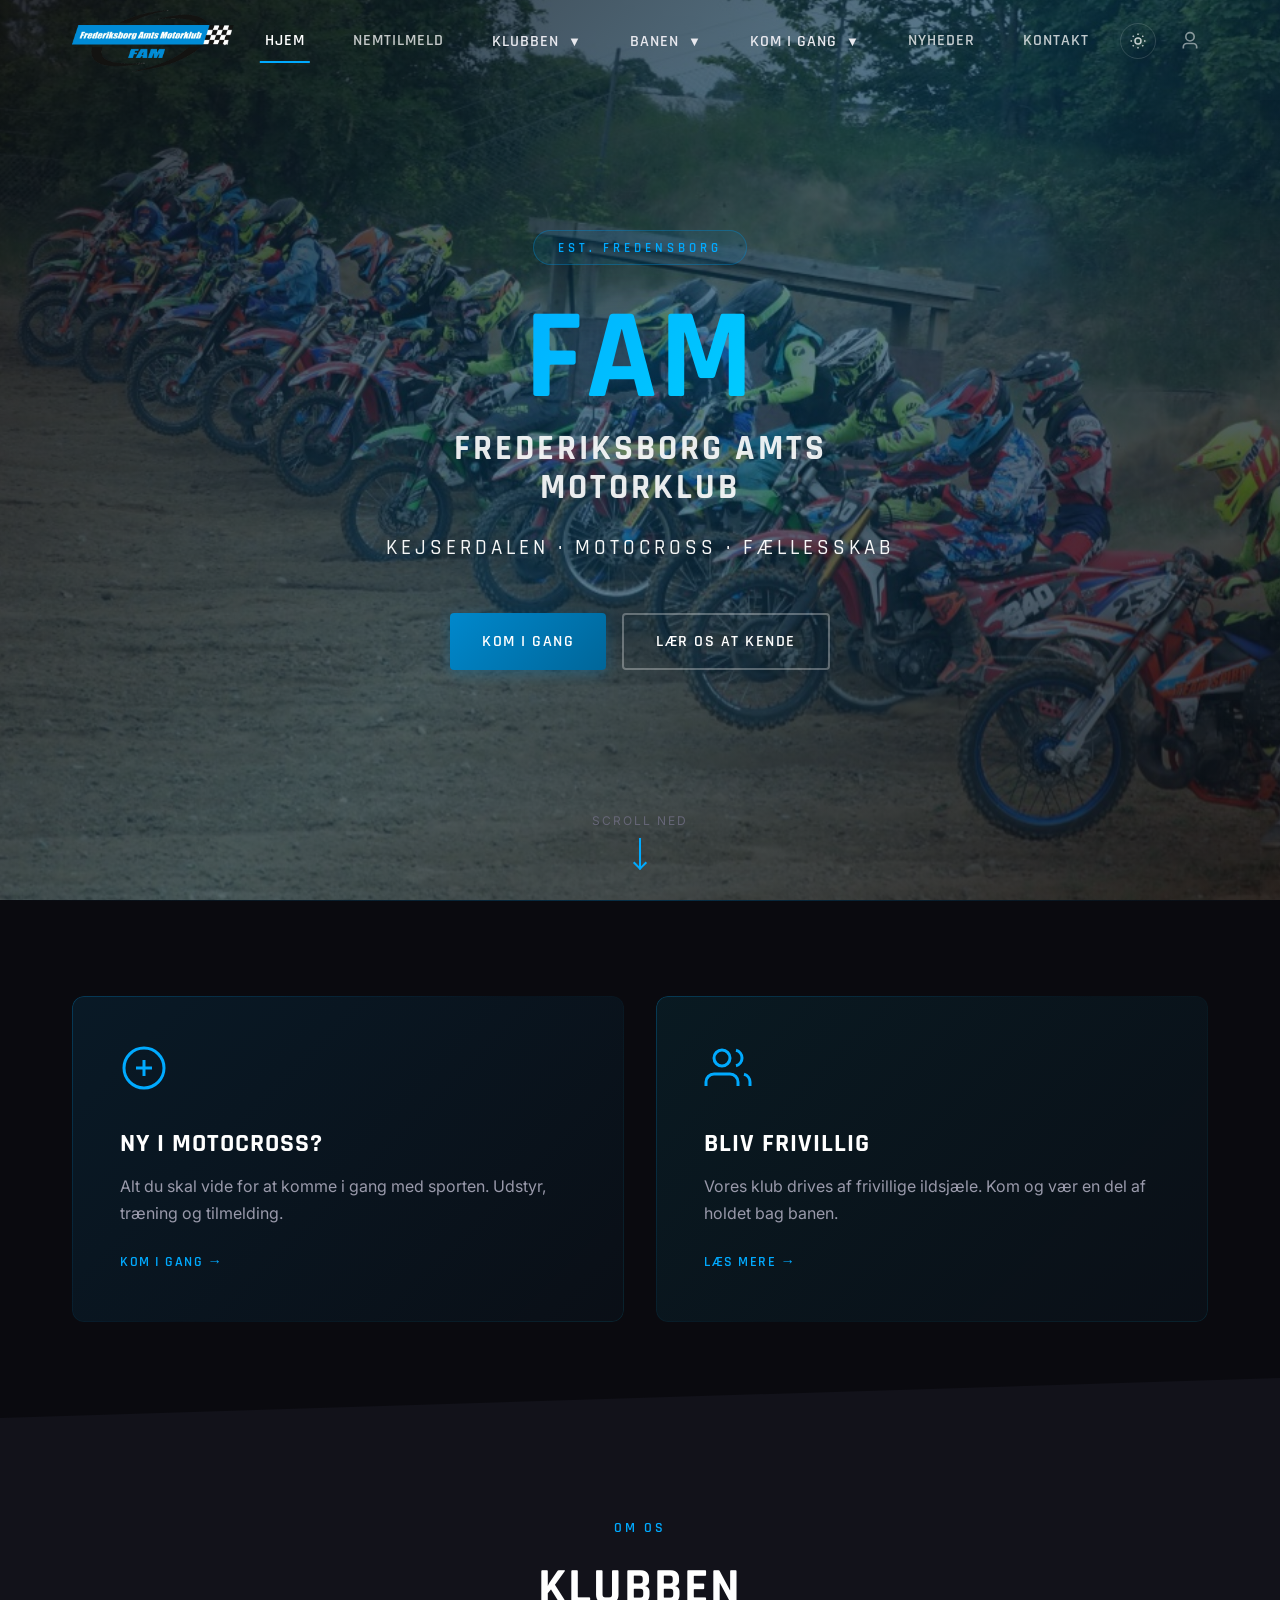
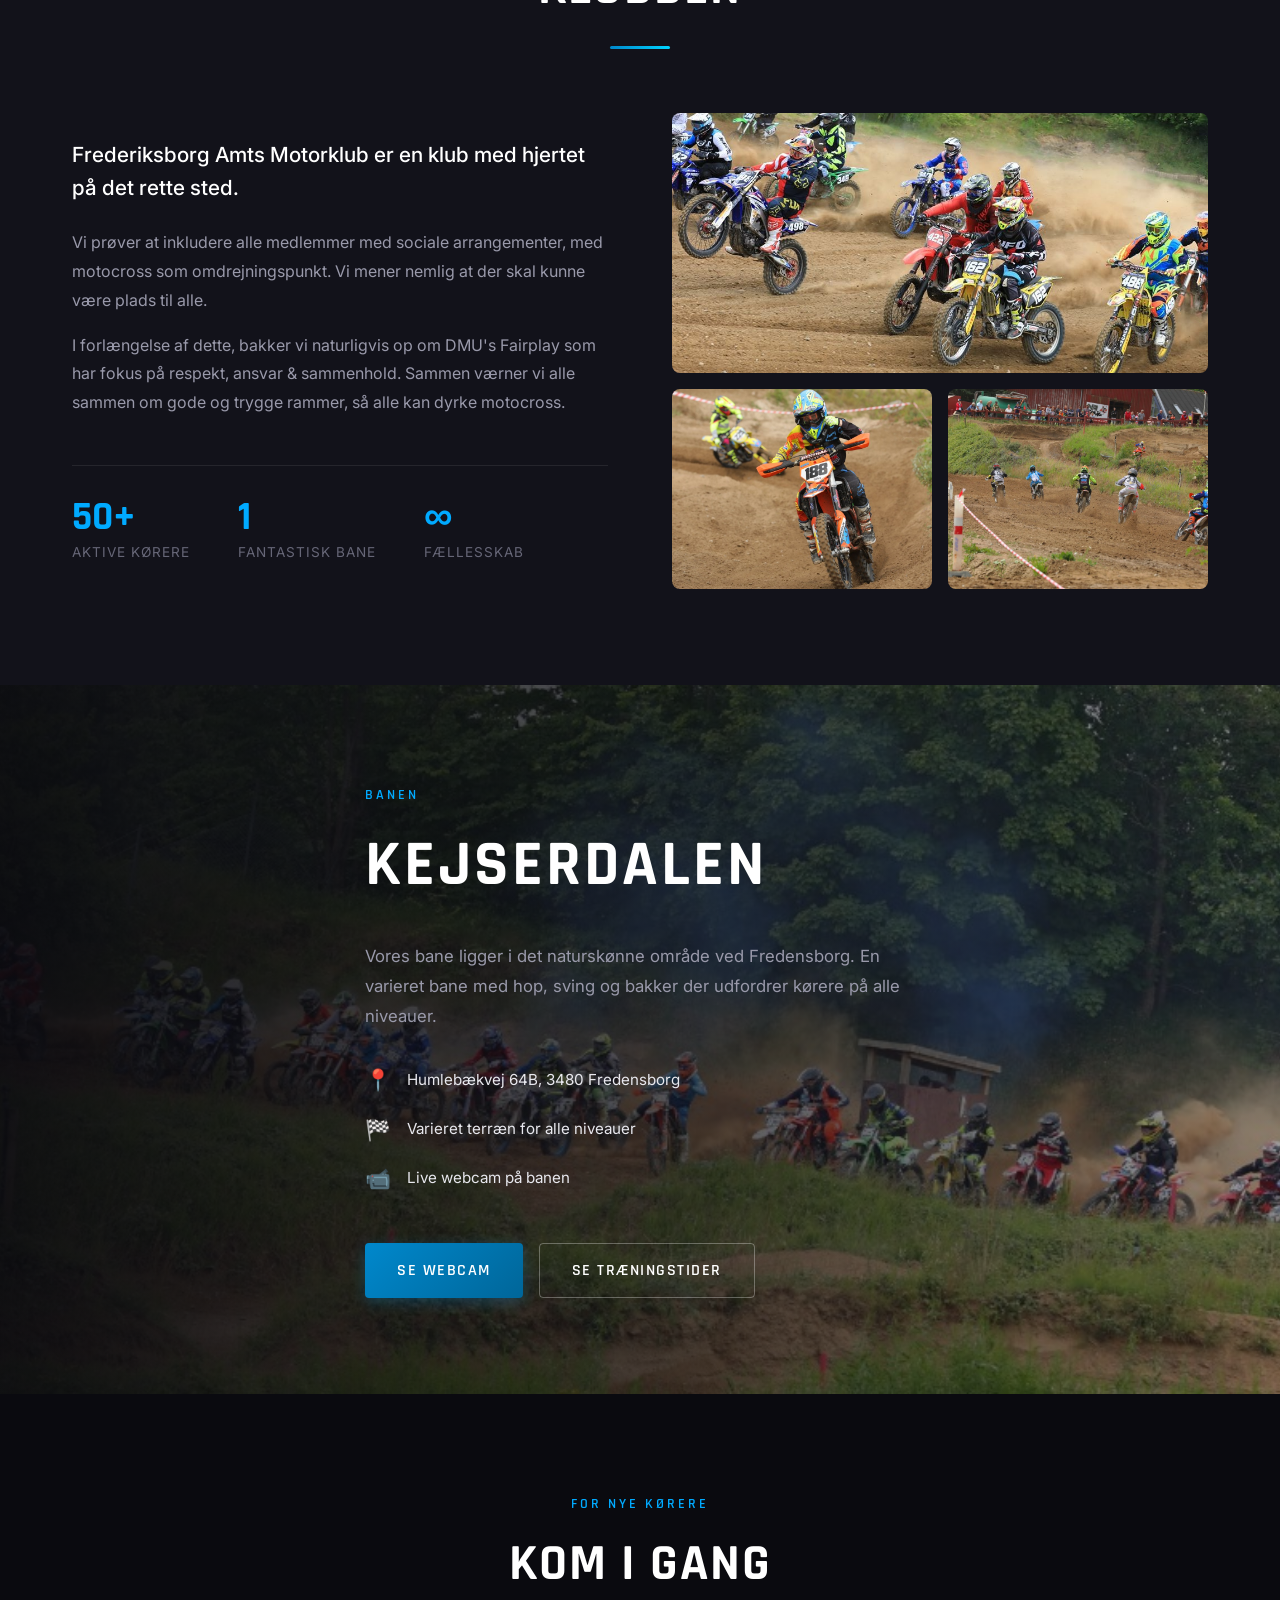
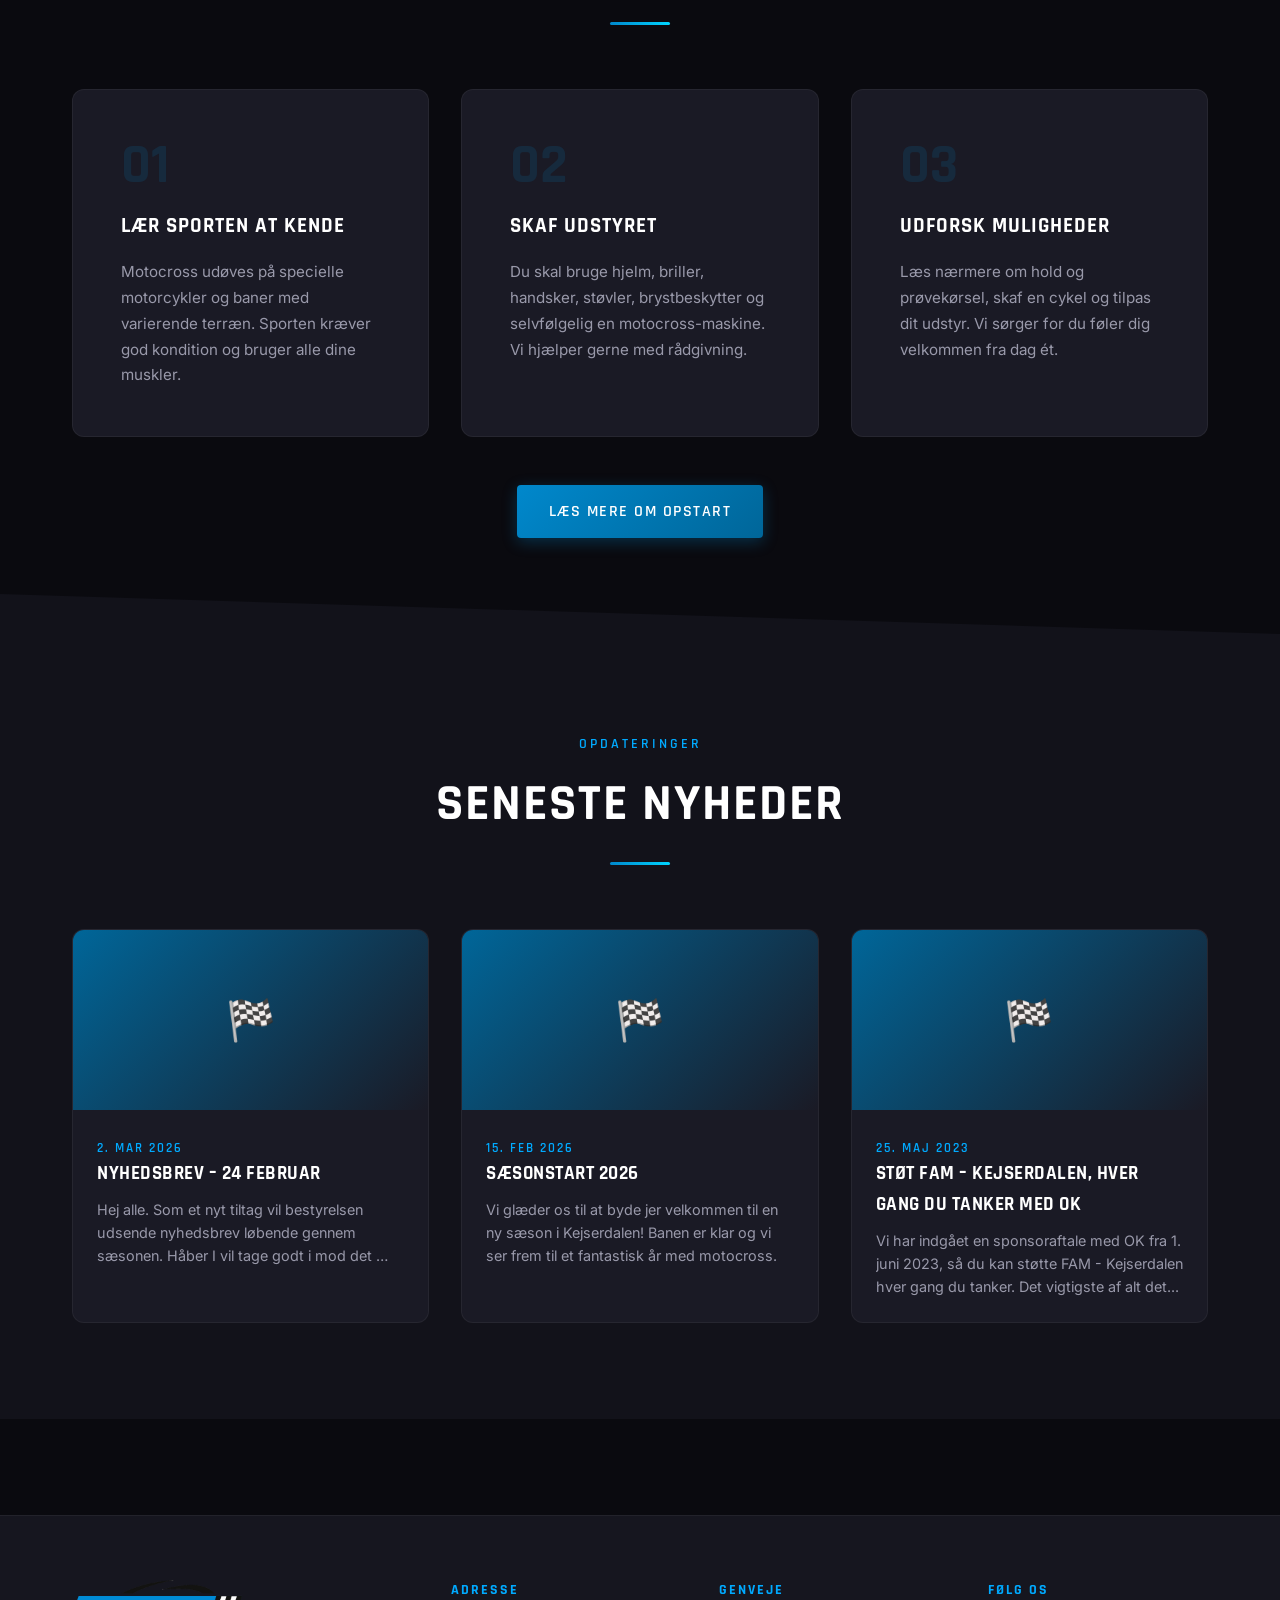
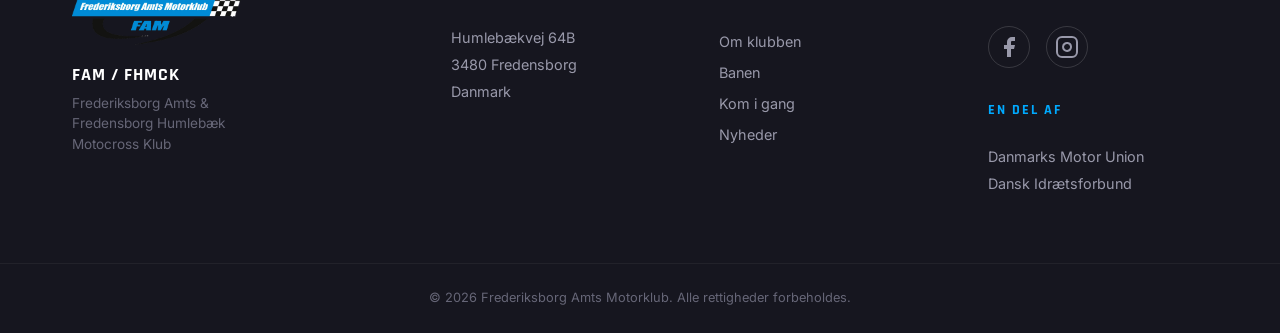
==== commit de79b307: "Tema toggle, lys/mork kontrastforbedringer og admin fixes" ====
--- a/index.html
+++ b/index.html
@@ -1,19 +1,24 @@
 <!DOCTYPE html>
 <html lang="da">
+
 <head>
     <meta charset="UTF-8">
     <meta name="viewport" content="width=device-width, initial-scale=1.0">
-    <meta name="description" content="Frederiksborg Amts Motorklub (FAM) – Motocross klub i Fredensborg. Kejserdalen banen. Bliv medlem, kør motocross, og vær en del af fællesskabet.">
+    <meta name="description"
+        content="Frederiksborg Amts Motorklub (FAM) – Motocross klub i Fredensborg. Kejserdalen banen. Bliv medlem, kør motocross, og vær en del af fællesskabet.">
     <title>FAM Kejserdalen – Frederiksborg Amts Motorklub</title>
-    
+
     <!-- Google Fonts -->
     <link rel="preconnect" href="https://fonts.googleapis.com">
     <link rel="preconnect" href="https://fonts.gstatic.com" crossorigin>
-    <link href="https://fonts.googleapis.com/css2?family=Rajdhani:wght@400;500;600;700&family=Inter:wght@300;400;500;600&display=swap" rel="stylesheet">
-    
+    <link
+        href="https://fonts.googleapis.com/css2?family=Rajdhani:wght@400;500;600;700&family=Inter:wght@300;400;500;600&display=swap"
+        rel="stylesheet">
+
     <!-- Stylesheets -->
     <link rel="stylesheet" href="css/style.css">
 </head>
+
 <body>
 
     <!-- ======= NAVBAR ======= -->
@@ -22,12 +27,14 @@
             <a href="#hjem" class="navbar__logo">
                 <img src="assets/images/logo.png" alt="FAM Logo" class="navbar__logo-img">
             </a>
-            
+
             <nav class="navbar__nav" id="navMenu">
                 <a href="#hjem" class="navbar__link active">Hjem</a>
-                <a href="https://kejserdalen.nemtilmeld.dk/?fbclid=IwY2xjawFP-apleHRuA2FlbQIxMAABHRqCk-J15rfGJ6o_tkZ6F2Ca1nFHQtTq5d6O7MbKapPP2cWGJdafz0RNQw_aem_7qx7fho8AO3H0dyfP2xFcg" class="navbar__link" target="_blank" rel="noopener">NemTilmeld</a>
+                <a href="https://kejserdalen.nemtilmeld.dk/?fbclid=IwY2xjawFP-apleHRuA2FlbQIxMAABHRqCk-J15rfGJ6o_tkZ6F2Ca1nFHQtTq5d6O7MbKapPP2cWGJdafz0RNQw_aem_7qx7fho8AO3H0dyfP2xFcg"
+                    class="navbar__link" target="_blank" rel="noopener">NemTilmeld</a>
                 <div class="navbar__dropdown">
-                    <button class="navbar__link dropdown__toggle">Klubben <span class="dropdown__icon" style="font-size:0.8em; margin-left:4px;">▼</span></button>
+                    <button class="navbar__link dropdown__toggle">Klubben <span class="dropdown__icon"
+                            style="font-size:0.8em; margin-left:4px;">▼</span></button>
                     <div class="dropdown__menu">
                         <a href="klubben/kalender.html" class="dropdown__link">Aktivitetskalender</a>
                         <a href="klubben/bestyrelse.html" class="dropdown__link">Bestyrelse</a>
@@ -37,7 +44,8 @@
                 </div>
                 <!-- Banen Dropdown -->
                 <div class="navbar__dropdown">
-                    <button class="navbar__link dropdown__toggle">Banen <span class="dropdown__icon" style="font-size:0.8em; margin-left:4px;">▼</span></button>
+                    <button class="navbar__link dropdown__toggle">Banen <span class="dropdown__icon"
+                            style="font-size:0.8em; margin-left:4px;">▼</span></button>
                     <div class="dropdown__menu">
                         <a href="#banen" class="dropdown__link">Om banen</a>
                         <a href="banen/traeningstider.html" class="dropdown__link">Træningstider</a>
@@ -46,7 +54,8 @@
                 </div>
                 <!-- Kom i gang Dropdown -->
                 <div class="navbar__dropdown">
-                    <button class="navbar__link dropdown__toggle">Kom i gang <span class="dropdown__icon" style="font-size:0.8em; margin-left:4px;">▼</span></button>
+                    <button class="navbar__link dropdown__toggle">Kom i gang <span class="dropdown__icon"
+                            style="font-size:0.8em; margin-left:4px;">▼</span></button>
                     <div class="dropdown__menu">
                         <a href="banen/kom-i-gang.html" class="dropdown__link">Motocross</a>
                         <a href="banen/bliv-frivillig.html" class="dropdown__link">Bliv frivillig</a>
@@ -58,10 +67,33 @@
             </nav>
 
             <div class="navbar__actions">
+                <button class="navbar__theme-toggle" id="themeToggle" type="button" aria-label="Skift tema"
+                    title="Skift tema">
+                    <span class="theme-toggle__icon theme-toggle__icon--sun" aria-hidden="true">
+                        <svg width="18" height="18" viewBox="0 0 24 24" fill="none" stroke="currentColor"
+                            stroke-width="2">
+                            <circle cx="12" cy="12" r="4" />
+                            <path d="M12 2v2" />
+                            <path d="M12 20v2" />
+                            <path d="M4.93 4.93l1.41 1.41" />
+                            <path d="M17.66 17.66l1.41 1.41" />
+                            <path d="M2 12h2" />
+                            <path d="M20 12h2" />
+                            <path d="M4.93 19.07l1.41-1.41" />
+                            <path d="M17.66 6.34l1.41-1.41" />
+                        </svg>
+                    </span>
+                    <span class="theme-toggle__icon theme-toggle__icon--moon" aria-hidden="true">
+                        <svg width="18" height="18" viewBox="0 0 24 24" fill="none" stroke="currentColor"
+                            stroke-width="2">
+                            <path d="M21 12.79A9 9 0 1 1 11.21 3a7 7 0 0 0 9.79 9.79z" />
+                        </svg>
+                    </span>
+                </button>
                 <a href="admin/index.html" class="navbar__admin-btn" title="Admin Dashboard">
                     <svg width="20" height="20" viewBox="0 0 24 24" fill="none" stroke="currentColor" stroke-width="2">
-                        <path d="M12 12c2.7 0 5-2.3 5-5s-2.3-5-5-5-5 2.3-5 5 2.3 5 5 5z"/>
-                        <path d="M20 21v-2c0-2.2-1.8-4-4-4H8c-2.2 0-4 1.8-4 4v2"/>
+                        <path d="M12 12c2.7 0 5-2.3 5-5s-2.3-5-5-5-5 2.3-5 5 2.3 5 5 5z" />
+                        <path d="M20 21v-2c0-2.2-1.8-4-4-4H8c-2.2 0-4 1.8-4 4v2" />
                     </svg>
                 </a>
                 <button class="navbar__hamburger" id="hamburgerBtn" aria-label="Åbn menu">
@@ -79,10 +111,10 @@
             <img src="assets/images/hero-race.jpg" alt="Motocross race" class="hero__bg-img">
             <div class="hero__overlay"></div>
         </div>
-        
+
         <!-- Checkered flag decoration -->
         <div class="hero__checkered"></div>
-        
+
         <div class="hero__content">
             <div class="hero__badge">EST. FREDENSBORG</div>
             <h1 class="hero__title">
@@ -96,7 +128,7 @@
                 <a href="#klubben" class="btn btn--outline">Lær os at kende</a>
             </div>
         </div>
-        
+
         <div class="hero__scroll-indicator">
             <span>Scroll ned</span>
             <div class="hero__scroll-arrow"></div>
@@ -109,27 +141,31 @@
             <div class="quick-actions__grid">
                 <a href="#kom-i-gang" class="action-card action-card--primary reveal">
                     <div class="action-card__icon">
-                        <svg width="48" height="48" viewBox="0 0 24 24" fill="none" stroke="currentColor" stroke-width="1.5">
-                            <circle cx="12" cy="12" r="10"/>
-                            <path d="M12 8v8M8 12h8"/>
+                        <svg width="48" height="48" viewBox="0 0 24 24" fill="none" stroke="currentColor"
+                            stroke-width="1.5">
+                            <circle cx="12" cy="12" r="10" />
+                            <path d="M12 8v8M8 12h8" />
                         </svg>
                     </div>
                     <h2 class="action-card__title">Ny i Motocross?</h2>
-                    <p class="action-card__text">Alt du skal vide for at komme i gang med sporten. Udstyr, træning og tilmelding.</p>
+                    <p class="action-card__text">Alt du skal vide for at komme i gang med sporten. Udstyr, træning og
+                        tilmelding.</p>
                     <span class="action-card__cta">Kom i gang <span class="arrow">→</span></span>
                 </a>
-                
+
                 <a href="#kontakt" class="action-card action-card--secondary reveal">
                     <div class="action-card__icon">
-                        <svg width="48" height="48" viewBox="0 0 24 24" fill="none" stroke="currentColor" stroke-width="1.5">
-                            <path d="M17 21v-2a4 4 0 0 0-4-4H5a4 4 0 0 0-4 4v2"/>
-                            <circle cx="9" cy="7" r="4"/>
-                            <path d="M23 21v-2a4 4 0 0 0-3-3.87"/>
-                            <path d="M16 3.13a4 4 0 0 1 0 7.75"/>
+                        <svg width="48" height="48" viewBox="0 0 24 24" fill="none" stroke="currentColor"
+                            stroke-width="1.5">
+                            <path d="M17 21v-2a4 4 0 0 0-4-4H5a4 4 0 0 0-4 4v2" />
+                            <circle cx="9" cy="7" r="4" />
+                            <path d="M23 21v-2a4 4 0 0 0-3-3.87" />
+                            <path d="M16 3.13a4 4 0 0 1 0 7.75" />
                         </svg>
                     </div>
                     <h2 class="action-card__title">Bliv Frivillig</h2>
-                    <p class="action-card__text">Vores klub drives af frivillige ildsjæle. Kom og vær en del af holdet bag banen.</p>
+                    <p class="action-card__text">Vores klub drives af frivillige ildsjæle. Kom og vær en del af holdet
+                        bag banen.</p>
                     <span class="action-card__cta">Læs mere <span class="arrow">→</span></span>
                 </a>
             </div>
@@ -144,12 +180,15 @@
                 <h2 class="section-header__title">Klubben</h2>
                 <div class="section-header__line"></div>
             </div>
-            
+
             <div class="about__grid">
                 <div class="about__content reveal">
                     <p class="about__lead">Frederiksborg Amts Motorklub er en klub med hjertet på det rette sted.</p>
-                    <p>Vi prøver at inkludere alle medlemmer med sociale arrangementer, med motocross som omdrejningspunkt. Vi mener nemlig at der skal kunne være plads til alle.</p>
-                    <p>I forlængelse af dette, bakker vi naturligvis op om DMU's Fairplay som har fokus på respekt, ansvar & sammenhold. Sammen værner vi alle sammen om gode og trygge rammer, så alle kan dyrke motocross.</p>
+                    <p>Vi prøver at inkludere alle medlemmer med sociale arrangementer, med motocross som
+                        omdrejningspunkt. Vi mener nemlig at der skal kunne være plads til alle.</p>
+                    <p>I forlængelse af dette, bakker vi naturligvis op om DMU's Fairplay som har fokus på respekt,
+                        ansvar & sammenhold. Sammen værner vi alle sammen om gode og trygge rammer, så alle kan dyrke
+                        motocross.</p>
                     <div class="about__stats">
                         <div class="about__stat">
                             <span class="about__stat-number">50+</span>
@@ -167,7 +206,8 @@
                 </div>
                 <div class="about__gallery reveal">
                     <div class="about__gallery-grid">
-                        <img src="assets/images/race-pack.jpg" alt="Motocross race" class="about__gallery-img about__gallery-img--large">
+                        <img src="assets/images/race-pack.jpg" alt="Motocross race"
+                            class="about__gallery-img about__gallery-img--large">
                         <img src="assets/images/rider-188.jpg" alt="Motocross kører" class="about__gallery-img">
                         <img src="assets/images/race-track.jpg" alt="Kejserdalen banen" class="about__gallery-img">
                     </div>
@@ -186,7 +226,8 @@
             <div class="track__content reveal">
                 <span class="section-header__tag">Banen</span>
                 <h2 class="track__title">Kejserdalen</h2>
-                <p class="track__text">Vores bane ligger i det naturskønne område ved Fredensborg. En varieret bane med hop, sving og bakker der udfordrer kørere på alle niveauer.</p>
+                <p class="track__text">Vores bane ligger i det naturskønne område ved Fredensborg. En varieret bane med
+                    hop, sving og bakker der udfordrer kørere på alle niveauer.</p>
                 <div class="track__details">
                     <div class="track__detail">
                         <span class="track__detail-icon">📍</span>
@@ -203,7 +244,8 @@
                 </div>
                 <div style="display: flex; gap: var(--space-md); flex-wrap: wrap;">
                     <a href="banen/webcam.html" class="btn btn--primary">Se webcam</a>
-                    <a href="banen/traeningstider.html" class="btn btn--outline" style="border-width: 1px;">Se Træningstider</a>
+                    <a href="banen/traeningstider.html" class="btn btn--outline" style="border-width: 1px;">Se
+                        Træningstider</a>
                 </div>
             </div>
         </div>
@@ -217,25 +259,28 @@
                 <h2 class="section-header__title">Kom i Gang</h2>
                 <div class="section-header__line"></div>
             </div>
-            
+
             <div class="get-started__grid">
                 <div class="step-card reveal">
                     <div class="step-card__number">01</div>
                     <h3 class="step-card__title">Lær sporten at kende</h3>
-                    <p class="step-card__text">Motocross udøves på specielle motorcykler og baner med varierende terræn. Sporten kræver god kondition og bruger alle dine muskler.</p>
+                    <p class="step-card__text">Motocross udøves på specielle motorcykler og baner med varierende terræn.
+                        Sporten kræver god kondition og bruger alle dine muskler.</p>
                 </div>
                 <div class="step-card reveal">
                     <div class="step-card__number">02</div>
                     <h3 class="step-card__title">Skaf udstyret</h3>
-                    <p class="step-card__text">Du skal bruge hjelm, briller, handsker, støvler, brystbeskytter og selvfølgelig en motocross-maskine. Vi hjælper gerne med rådgivning.</p>
+                    <p class="step-card__text">Du skal bruge hjelm, briller, handsker, støvler, brystbeskytter og
+                        selvfølgelig en motocross-maskine. Vi hjælper gerne med rådgivning.</p>
                 </div>
                 <div class="step-card reveal">
                     <div class="step-card__number">03</div>
                     <h3 class="step-card__title">Udforsk muligheder</h3>
-                    <p class="step-card__text">Læs nærmere om hold og prøvekørsel, skaf en cykel og tilpas dit udstyr. Vi sørger for du føler dig velkommen fra dag ét.</p>
-                </div>
-            </div>
-            
+                    <p class="step-card__text">Læs nærmere om hold og prøvekørsel, skaf en cykel og tilpas dit udstyr.
+                        Vi sørger for du føler dig velkommen fra dag ét.</p>
+                </div>
+            </div>
+
             <div class="reveal" style="text-align: center; margin-top: var(--space-2xl);">
                 <a href="banen/kom-i-gang.html" class="btn btn--primary">Læs mere om opstart</a>
             </div>
@@ -250,11 +295,11 @@
                 <h2 class="section-header__title">Seneste Nyheder</h2>
                 <div class="section-header__line"></div>
             </div>
-            
+
             <div class="news__grid" id="newsGrid">
                 <!-- News cards dynamically inserted by JS -->
             </div>
-            
+
             <div class="news__empty" id="newsEmpty" style="display: none;">
                 <p>Ingen nyheder at vise endnu.</p>
             </div>
@@ -271,14 +316,14 @@
                         <p class="footer__brand-name">FAM / FHMCK</p>
                         <p class="footer__brand-sub">Frederiksborg Amts &<br>Fredensborg Humlebæk<br>Motocross Klub</p>
                     </div>
-                    
+
                     <div class="footer__info">
-                        <h3 class="footer__heading">Kontakt</h3>
+                        <h3 class="footer__heading">Adresse</h3>
                         <p>Humlebækvej 64B</p>
                         <p>3480 Fredensborg</p>
                         <p>Danmark</p>
                     </div>
-                    
+
                     <div class="footer__links">
                         <h3 class="footer__heading">Genveje</h3>
                         <a href="#klubben">Om klubben</a>
@@ -286,20 +331,23 @@
                         <a href="banen/kom-i-gang.html">Kom i gang</a>
                         <a href="#nyheder">Nyheder</a>
                     </div>
-                    
+
                     <div class="footer__social">
                         <h3 class="footer__heading">Følg os</h3>
                         <div class="footer__social-links">
-                            <a href="https://facebook.com" target="_blank" rel="noopener" class="footer__social-link" aria-label="Facebook">
+                            <a href="https://www.facebook.com/groups/208129055985299" target="_blank" rel="noopener"
+                                class="footer__social-link" aria-label="Facebook">
                                 <svg width="24" height="24" viewBox="0 0 24 24" fill="currentColor">
-                                    <path d="M18 2h-3a5 5 0 0 0-5 5v3H7v4h3v8h4v-8h3l1-4h-4V7a1 1 0 0 1 1-1h3z"/>
+                                    <path d="M18 2h-3a5 5 0 0 0-5 5v3H7v4h3v8h4v-8h3l1-4h-4V7a1 1 0 0 1 1-1h3z" />
                                 </svg>
                             </a>
-                            <a href="https://instagram.com" target="_blank" rel="noopener" class="footer__social-link" aria-label="Instagram">
-                                <svg width="24" height="24" viewBox="0 0 24 24" fill="none" stroke="currentColor" stroke-width="2">
-                                    <rect x="2" y="2" width="20" height="20" rx="5" ry="5"/>
-                                    <path d="M16 11.37A4 4 0 1 1 12.63 8 4 4 0 0 1 16 11.37z"/>
-                                    <line x1="17.5" y1="6.5" x2="17.51" y2="6.5"/>
+                            <a href="https://www.instagram.com/dmusport/" target="_blank" rel="noopener"
+                                class="footer__social-link" aria-label="Instagram">
+                                <svg width="24" height="24" viewBox="0 0 24 24" fill="none" stroke="currentColor"
+                                    stroke-width="2">
+                                    <rect x="2" y="2" width="20" height="20" rx="5" ry="5" />
+                                    <path d="M16 11.37A4 4 0 1 1 12.63 8 4 4 0 0 1 16 11.37z" />
+                                    <line x1="17.5" y1="6.5" x2="17.51" y2="6.5" />
                                 </svg>
                             </a>
                         </div>
@@ -344,4 +392,5 @@
         }
     </script>
 </body>
-</html>
+
+</html>
--- a/css/style.css
+++ b/css/style.css
@@ -6,6 +6,7 @@
 :root {
     /* Colors */
     --color-bg: #0A0A0F;
+    --color-bg-dark: #05070E;
     --color-bg-elevated: #12121A;
     --color-bg-card: #1A1A25;
     --color-bg-card-hover: #22222F;
@@ -64,7 +65,7 @@
 
     /* Layout */
     --container-max: 1200px;
-    --navbar-height: 70px;
+    --navbar-height: 82px;
 }
 
 /* ---------- RESET ---------- */
@@ -89,6 +90,36 @@
     background-color: var(--color-bg);
     overflow-x: hidden;
     -webkit-font-smoothing: antialiased;
+    transition: background-color var(--transition-base), color var(--transition-base);
+}
+
+body[data-theme="light"] {
+    --color-bg: #F3F6FB;
+    --color-bg-dark: #E8EEF8;
+    --color-bg-elevated: #FFFFFF;
+    --color-bg-card: #FFFFFF;
+    --color-bg-card-hover: #EEF4FF;
+    --color-surface: #ECF2FA;
+    --color-primary-glow: rgba(0, 136, 204, 0.18);
+    --color-accent-glow: rgba(0, 212, 255, 0.1);
+    --color-text: #1A2533;
+    --color-text-secondary: #4B5D73;
+    --color-text-muted: #71839A;
+    --color-white: #FFFFFF;
+    --color-black: #0F1726;
+    --shadow-sm: 0 2px 8px rgba(14, 24, 38, 0.08);
+    --shadow-md: 0 4px 16px rgba(14, 24, 38, 0.12);
+    --shadow-lg: 0 8px 32px rgba(14, 24, 38, 0.14);
+}
+
+body[data-theme="light"] .section-header__title,
+body[data-theme="light"] .action-card__title,
+body[data-theme="light"] .about__lead,
+body[data-theme="light"] .step-card__title,
+body[data-theme="light"] .news-card__title,
+body[data-theme="light"] .footer__brand-name,
+body[data-theme="light"] .modal__title {
+    color: var(--color-text);
 }
 
 a {
@@ -241,7 +272,7 @@
 }
 
 .navbar__logo-img {
-    height: 55px;
+    height: 62px;
     width: auto;
     transition: filter var(--transition-base);
 }
@@ -254,11 +285,11 @@
 
 .navbar__link {
     font-family: var(--font-heading);
-    font-size: 0.95rem;
+    font-size: 1.02rem;
     font-weight: 600;
     text-transform: uppercase;
     letter-spacing: 1px;
-    padding: 0.5rem 0.9rem;
+    padding: 0.55rem 1rem;
     border-radius: var(--radius-sm);
     transition: all var(--transition-fast);
     color: rgba(255, 255, 255, 0.75);
@@ -362,6 +393,40 @@
     gap: var(--space-md);
 }
 
+.navbar__theme-toggle {
+    width: 36px;
+    height: 36px;
+    border-radius: var(--radius-full);
+    border: 1px solid rgba(255, 255, 255, 0.15);
+    color: rgba(255, 255, 255, 0.75);
+    display: inline-flex;
+    align-items: center;
+    justify-content: center;
+    transition: all var(--transition-fast);
+}
+
+.navbar__theme-toggle:hover {
+    color: var(--color-primary-light);
+    border-color: var(--color-primary-light);
+    background: rgba(0, 136, 204, 0.15);
+}
+
+.theme-toggle__icon {
+    line-height: 0;
+}
+
+.theme-toggle__icon--moon {
+    display: none;
+}
+
+body[data-theme="light"] .theme-toggle__icon--sun {
+    display: none;
+}
+
+body[data-theme="light"] .theme-toggle__icon--moon {
+    display: inline-flex;
+}
+
 .navbar__admin-btn {
     padding: var(--space-sm);
     border-radius: var(--radius-full);
@@ -380,6 +445,119 @@
 .navbar__admin-btn.logged-in {
     color: var(--color-success);
     background: rgba(34, 197, 94, 0.15);
+}
+
+body[data-theme="light"] .navbar--scrolled,
+body[data-theme="light"] .navbar--solid {
+    background: rgba(255, 255, 255, 0.92);
+    box-shadow: 0 2px 20px rgba(10, 22, 38, 0.12);
+    border-bottom: 1px solid rgba(0, 136, 204, 0.2);
+}
+
+body[data-theme="light"] .navbar__link {
+    color: rgba(255, 255, 255, 0.82);
+}
+
+body[data-theme="light"] .navbar__link:hover,
+body[data-theme="light"] .navbar__link.active {
+    color: #FFFFFF;
+}
+
+body[data-theme="light"] .dropdown__menu {
+    background: rgba(255, 255, 255, 0.98);
+    border-color: rgba(0, 136, 204, 0.2);
+    box-shadow: 0 10px 30px rgba(10, 22, 38, 0.15);
+}
+
+body[data-theme="light"] .dropdown__link {
+    color: rgba(20, 38, 61, 0.9);
+}
+
+body[data-theme="light"] .dropdown__link:hover,
+body[data-theme="light"] .dropdown__link.active {
+    background: rgba(0, 136, 204, 0.12);
+}
+
+body[data-theme="light"] .navbar__theme-toggle,
+body[data-theme="light"] .navbar__admin-btn {
+    border-color: rgba(255, 255, 255, 0.3);
+    color: rgba(255, 255, 255, 0.85);
+}
+
+body[data-theme="light"] .navbar--scrolled .navbar__link,
+body[data-theme="light"] .navbar--solid .navbar__link {
+    color: rgba(28, 43, 63, 0.86);
+}
+
+body[data-theme="light"] .navbar--scrolled .navbar__link:hover,
+body[data-theme="light"] .navbar--scrolled .navbar__link.active,
+body[data-theme="light"] .navbar--solid .navbar__link:hover,
+body[data-theme="light"] .navbar--solid .navbar__link.active {
+    color: #1A2533;
+}
+
+body[data-theme="light"] .navbar--scrolled .navbar__theme-toggle,
+body[data-theme="light"] .navbar--scrolled .navbar__admin-btn,
+body[data-theme="light"] .navbar--solid .navbar__theme-toggle,
+body[data-theme="light"] .navbar--solid .navbar__admin-btn {
+    border-color: rgba(26, 37, 51, 0.2);
+    color: rgba(26, 37, 51, 0.8);
+}
+
+body[data-theme="light"] .navbar__hamburger span {
+    background: #FFFFFF;
+}
+
+body[data-theme="light"] .navbar--scrolled .navbar__hamburger span,
+body[data-theme="light"] .navbar--solid .navbar__hamburger span {
+    background: #1A2533;
+}
+
+body[data-theme="light"] .btn--outline {
+    border-color: rgba(26, 37, 51, 0.28);
+    color: var(--color-text);
+    background: rgba(255, 255, 255, 0.55);
+}
+
+body[data-theme="light"] .hero .btn--outline {
+    color: #FFFFFF;
+    border-color: rgba(255, 255, 255, 0.42);
+    background: rgba(0, 0, 0, 0.14);
+}
+
+body[data-theme="light"] .subpage-hero {
+    background: linear-gradient(135deg, #EAF0F9 0%, #F8FAFF 100%);
+    border-bottom: 1px solid rgba(26, 37, 51, 0.08);
+}
+
+body[data-theme="light"] .track__text {
+    color: rgba(255, 255, 255, 0.88);
+    text-shadow: 0 2px 12px rgba(0, 0, 0, 0.45);
+}
+
+body[data-theme="light"] .track__detail {
+    color: rgba(255, 255, 255, 0.94);
+    text-shadow: 0 2px 12px rgba(0, 0, 0, 0.45);
+}
+
+body[data-theme="light"] .track .btn--outline {
+    border-color: rgba(255, 255, 255, 0.5);
+    color: #FFFFFF;
+    background: rgba(0, 0, 0, 0.15);
+}
+
+body[data-theme="light"] .track .btn--outline:hover {
+    border-color: var(--color-primary-light);
+    color: #FFFFFF;
+    background: rgba(0, 136, 204, 0.25);
+}
+
+body[data-theme="light"] .footer {
+    border-top: 1px solid rgba(26, 37, 51, 0.08);
+}
+
+body[data-theme="light"] .footer__bottom {
+    border-top: 1px solid rgba(26, 37, 51, 0.08);
 }
 
 .navbar__hamburger {
@@ -477,6 +655,11 @@
     position: relative;
     z-index: 2;
     text-align: center;
+    width: min(92vw, 900px);
+    margin: 0 auto;
+    display: flex;
+    flex-direction: column;
+    align-items: center;
     padding: 0 var(--space-xl);
 }
 
@@ -528,10 +711,11 @@
 .hero__subtitle {
     font-family: var(--font-heading);
     font-size: clamp(1rem, 2vw, 1.3rem);
-    font-weight: 400;
-    letter-spacing: 6px;
-    text-transform: uppercase;
-    color: var(--color-text-secondary);
+    font-weight: 500;
+    letter-spacing: 4px;
+    text-transform: uppercase;
+    color: rgba(255, 255, 255, 0.96);
+    text-shadow: 0 2px 12px rgba(0, 0, 0, 0.5);
     margin-bottom: var(--space-2xl);
     animation: fadeInUp 0.8s ease 0.6s both;
 }
@@ -547,11 +731,13 @@
 .hero__scroll-indicator {
     position: absolute;
     bottom: 2rem;
-    left: 50%;
-    transform: translateX(-50%);
+    left: 0;
+    right: 0;
     display: flex;
     flex-direction: column;
     align-items: center;
+    width: 100%;
+    text-align: center;
     gap: var(--space-sm);
     color: var(--color-text-muted);
     font-size: 0.75rem;
@@ -566,6 +752,7 @@
     height: 30px;
     background: var(--color-primary-light);
     position: relative;
+    margin: 0 auto;
     animation: bounceDown 2s ease-in-out infinite;
 }
 
@@ -1390,12 +1577,21 @@
         left: 0;
         right: 0;
         bottom: 0;
+        height: calc(100dvh - var(--navbar-height));
         flex-direction: column;
-        background: rgba(10, 10, 15, 0.98);
-        backdrop-filter: blur(20px);
+        align-items: center;
+        background: #060813;
+        backdrop-filter: blur(8px);
         padding: var(--space-2xl);
         gap: var(--space-sm);
         animation: slideDown 0.3s ease;
+        z-index: 3500;
+        overflow-y: auto;
+        -webkit-overflow-scrolling: touch;
+    }
+
+    body[data-theme="light"] .navbar__nav {
+        background: #F4F8FF;
     }
 
     .navbar__nav.active {
@@ -1414,6 +1610,49 @@
     .navbar__link {
         font-size: 1.2rem;
         padding: var(--space-md);
+    }
+
+    .navbar__dropdown {
+        width: auto;
+        text-align: center;
+    }
+
+    button.navbar__link.dropdown__toggle {
+        display: inline-flex;
+        align-items: center;
+        justify-content: center;
+        gap: 0.35rem;
+    }
+
+    .dropdown__menu {
+        position: static;
+        min-width: 0;
+        width: min(520px, calc(100vw - 3rem));
+        margin: 0.35rem auto 0;
+        opacity: 1;
+        visibility: visible;
+        transform: none;
+        box-shadow: 0 8px 24px rgba(0, 0, 0, 0.25);
+        border: 1px solid rgba(255, 255, 255, 0.04);
+        border-radius: var(--radius-sm);
+        background: rgba(8, 10, 20, 0.45);
+        display: none;
+        padding: var(--space-xs) 0;
+    }
+
+    .dropdown__link {
+        display: block;
+        width: 100%;
+        padding: 0.65rem var(--space-xl);
+        font-size: 1rem;
+        color: rgba(255, 255, 255, 0.9);
+        text-align: center;
+    }
+
+    .dropdown__link:hover,
+    .dropdown__link.active {
+        padding-left: var(--space-xl);
+        background: rgba(0, 136, 204, 0.18);
     }
 
     .quick-actions__grid {
@@ -1450,6 +1689,10 @@
     .hero__title-line--accent {
         font-size: clamp(3rem, 15vw, 5rem);
     }
+}
+
+body.menu-open {
+    overflow: hidden;
 }
 
 @media (max-width: 480px) {
@@ -1479,10 +1722,14 @@
 }
 
 .subpage-hero__title {
-    font-size: 3rem;
+    font-size: clamp(2rem, 8vw, 3rem);
     font-weight: 800;
+    line-height: 1.12;
     margin-bottom: var(--space-sm);
     color: var(--color-text);
+    max-width: 100%;
+    overflow-wrap: anywhere;
+    word-break: break-word;
 }
 
 .subpage-hero__subtitle {
@@ -1493,9 +1740,10 @@
 }
 
 .subpage-content {
-    padding: var(--space-xxl) var(--space-xl) var(--space-4xl);
+    padding: var(--space-2xl) var(--space-xl) var(--space-4xl);
     max-width: 1000px;
     margin: 0 auto;
+    width: 100%;
 }
 
 /* PDF Container */
@@ -1528,6 +1776,16 @@
     border-bottom: 2px solid rgba(0, 136, 204, 0.3);
     padding-bottom: var(--space-sm);
     display: inline-block;
+    max-width: 100%;
+    overflow-wrap: anywhere;
+    word-break: break-word;
+}
+
+.contact-layout {
+    display: grid;
+    grid-template-columns: 1fr 1fr;
+    gap: var(--space-3xl);
+    align-items: start;
 }
 
 .board-grid {
@@ -1623,7 +1881,7 @@
 
 .training-day {
     font-weight: 600;
-    color: var(--color-white);
+    color: var(--color-text);
     font-size: 1.1rem;
 }
 
@@ -1664,3 +1922,38 @@
     font-size: 0.95rem;
     border: 1px solid rgba(0, 136, 204, 0.3);
 }
+
+@media (max-width: 768px) {
+    .subpage-hero {
+        padding: 130px var(--space-md) 56px;
+    }
+
+    .subpage-hero__subtitle {
+        font-size: 1.05rem;
+    }
+
+    .subpage-content {
+        padding: var(--space-xl) var(--space-md) var(--space-3xl);
+    }
+
+    .board-section__title {
+        font-size: clamp(1.4rem, 8vw, 1.9rem);
+    }
+
+    .board-grid,
+    .training-grid,
+    .contact-layout {
+        grid-template-columns: 1fr;
+    }
+
+    .pdf-container {
+        height: min(70vh, 720px);
+    }
+
+    .training-list li {
+        flex-direction: column;
+        align-items: flex-start;
+        gap: 0.25rem;
+    }
+}
+
